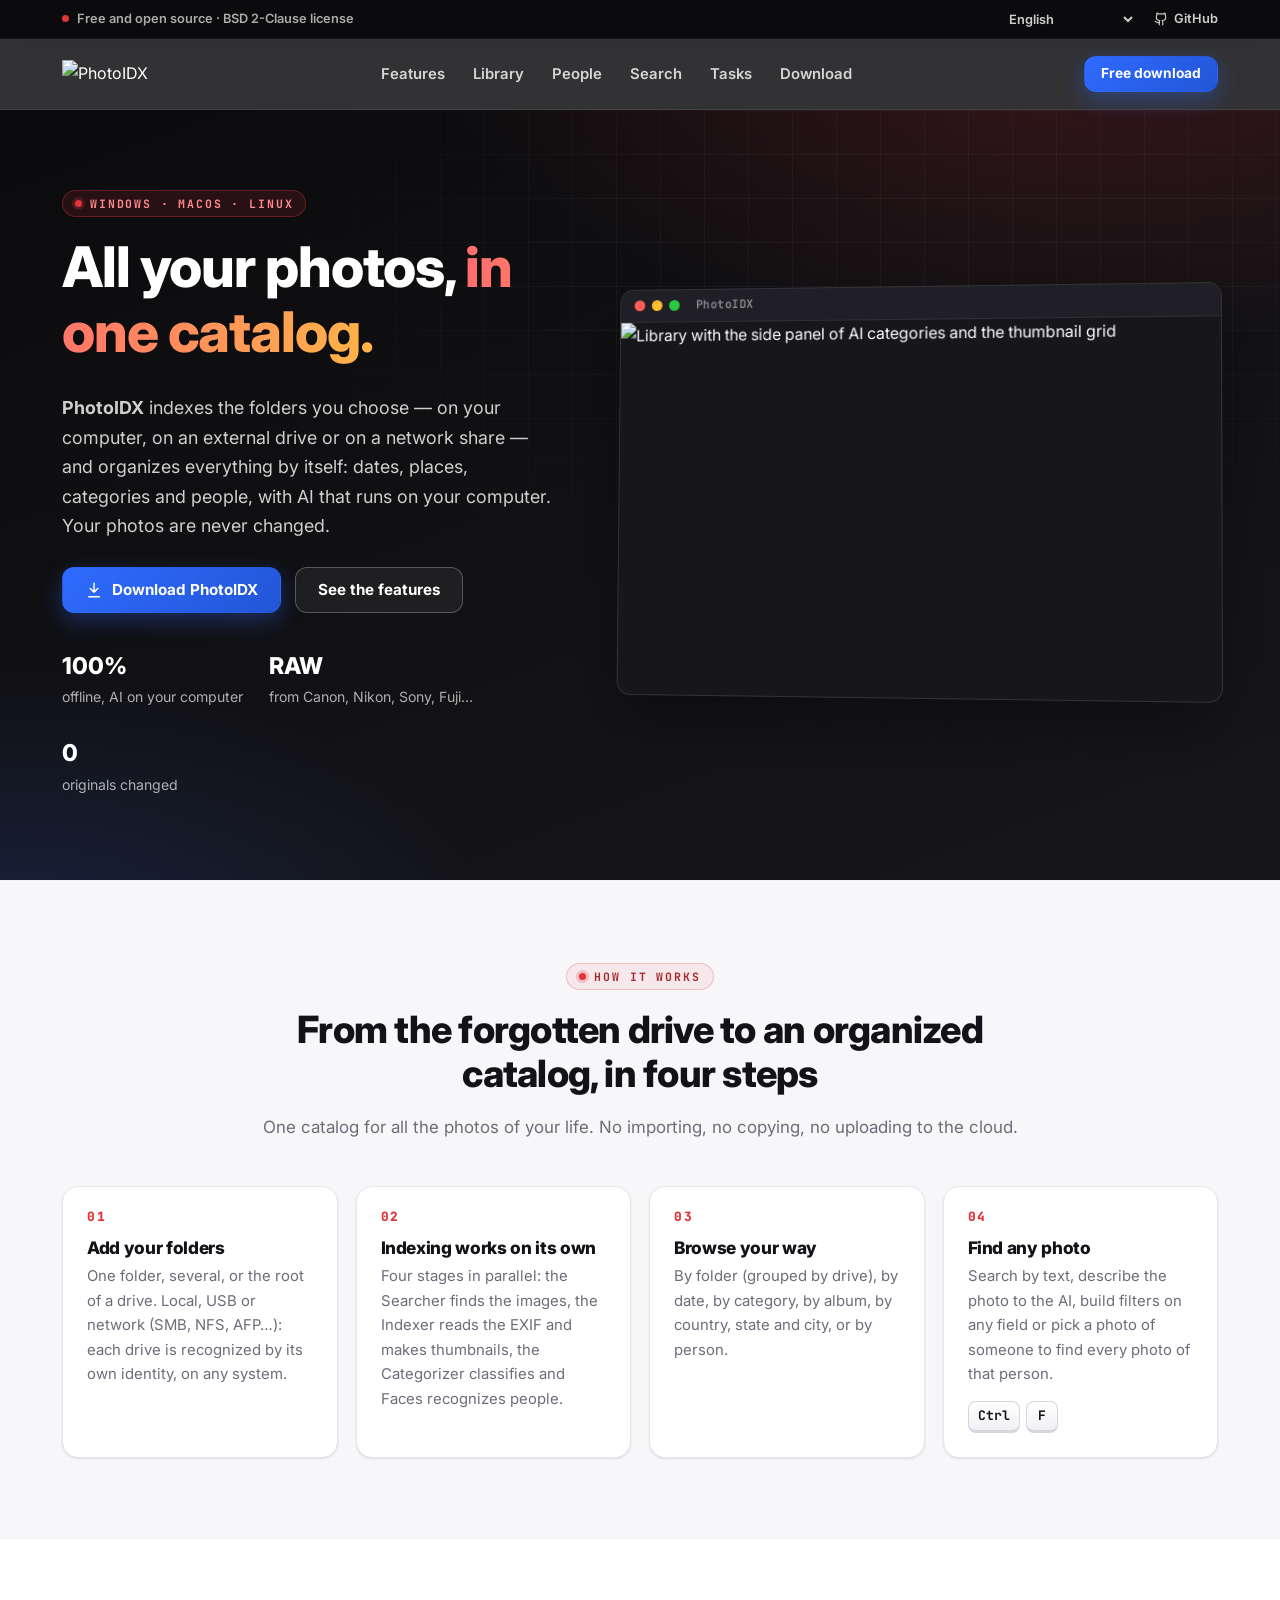
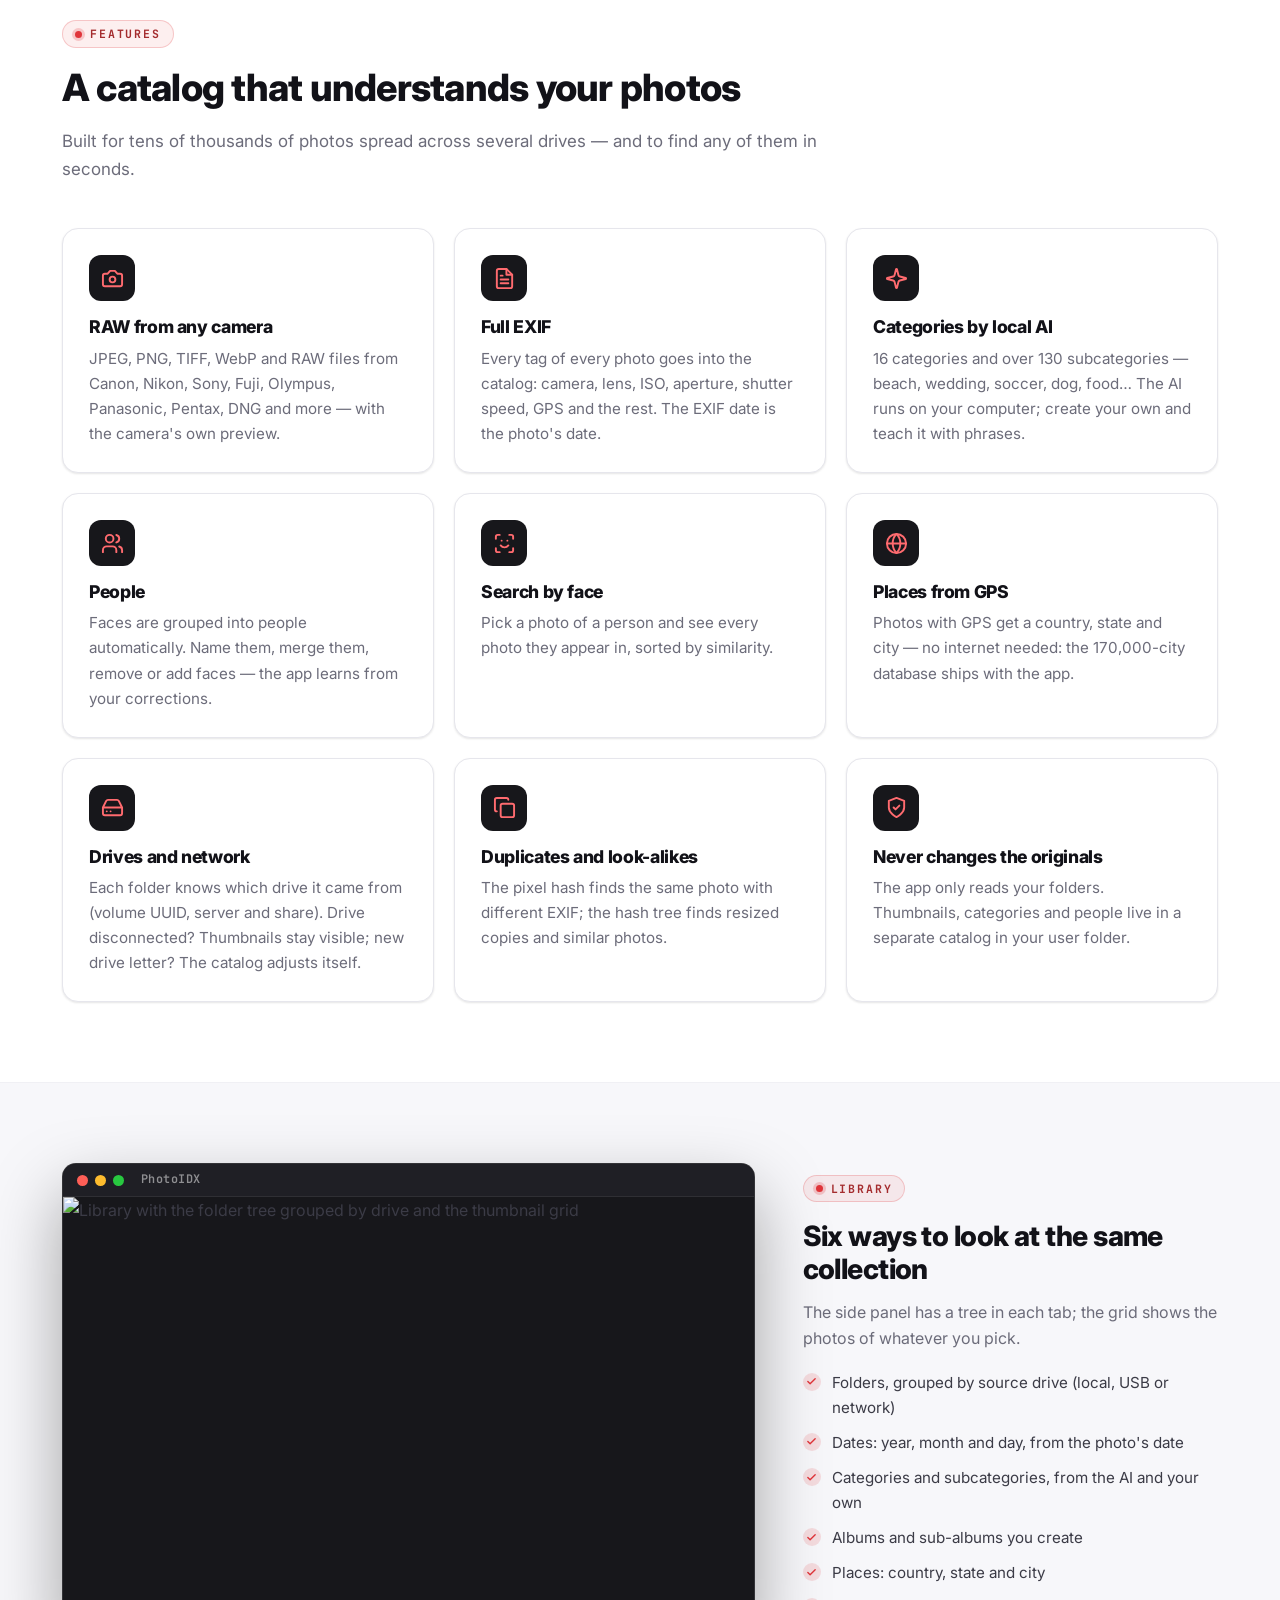
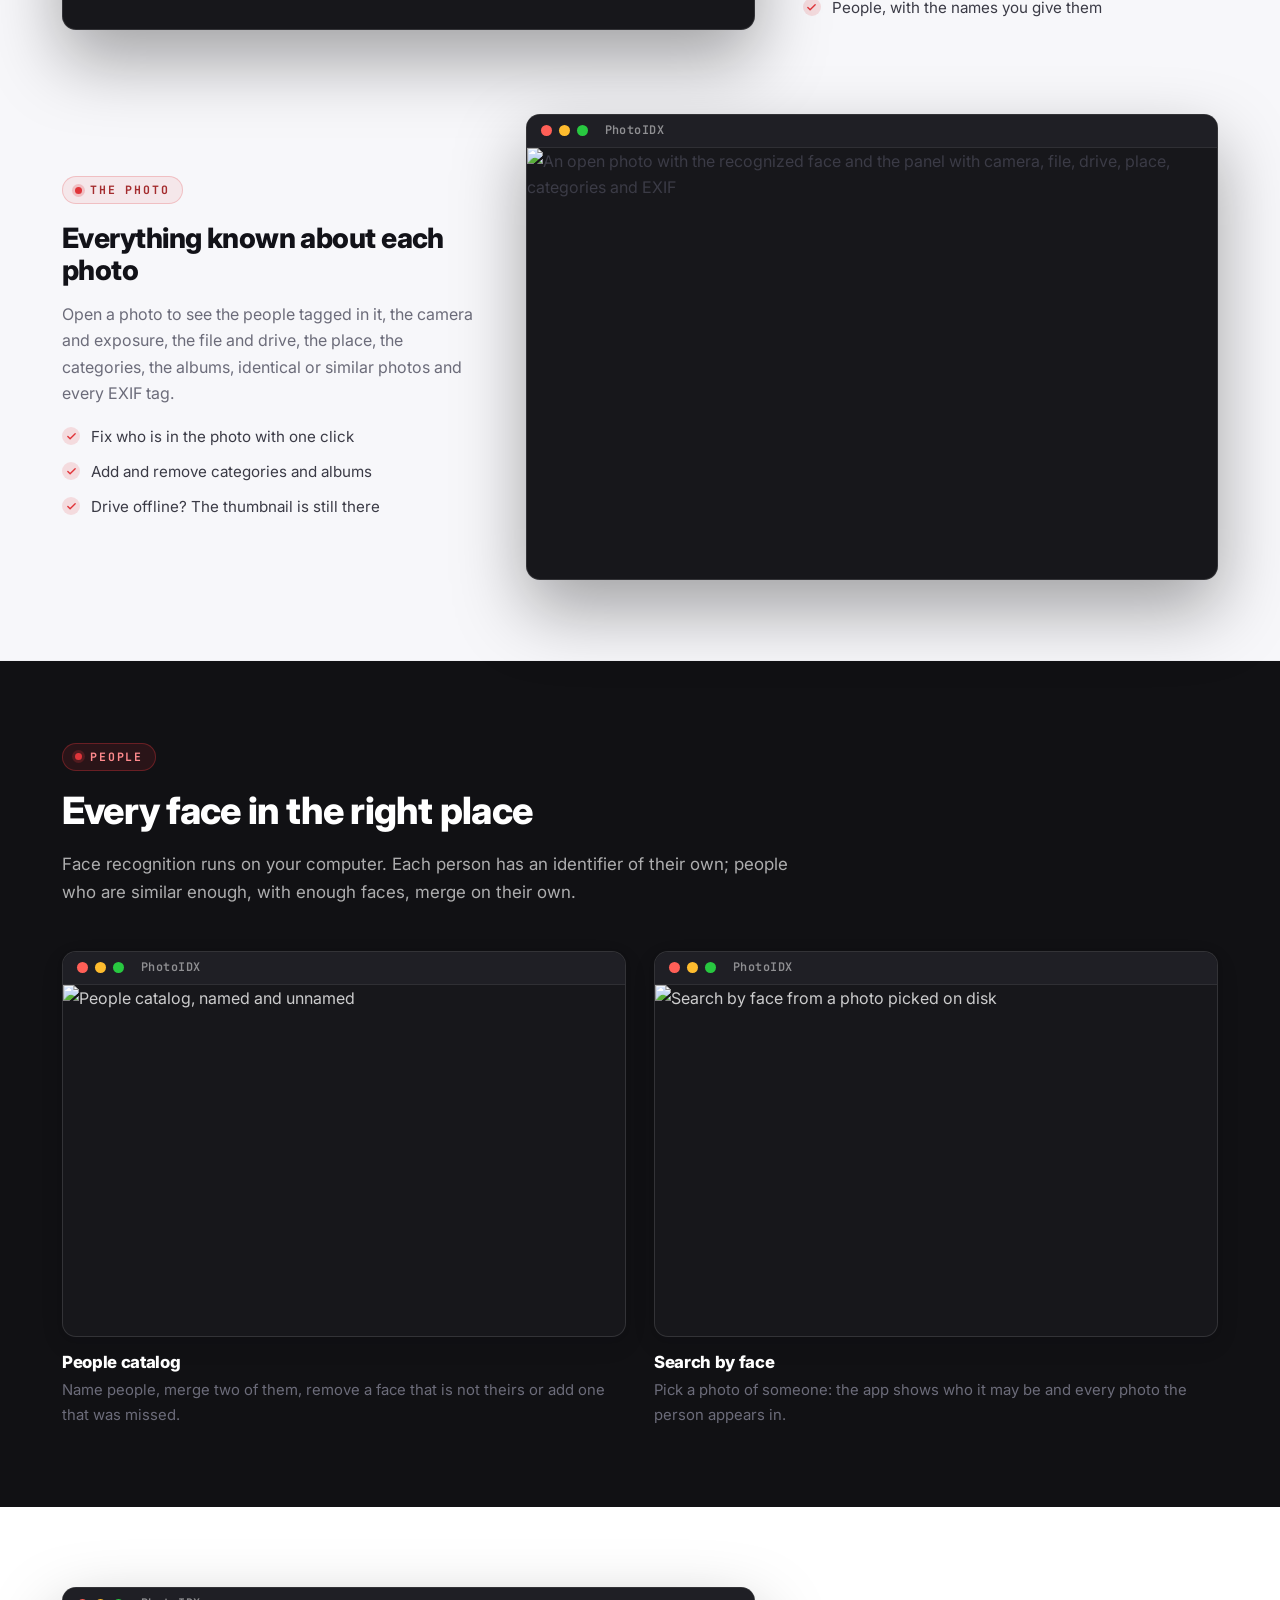
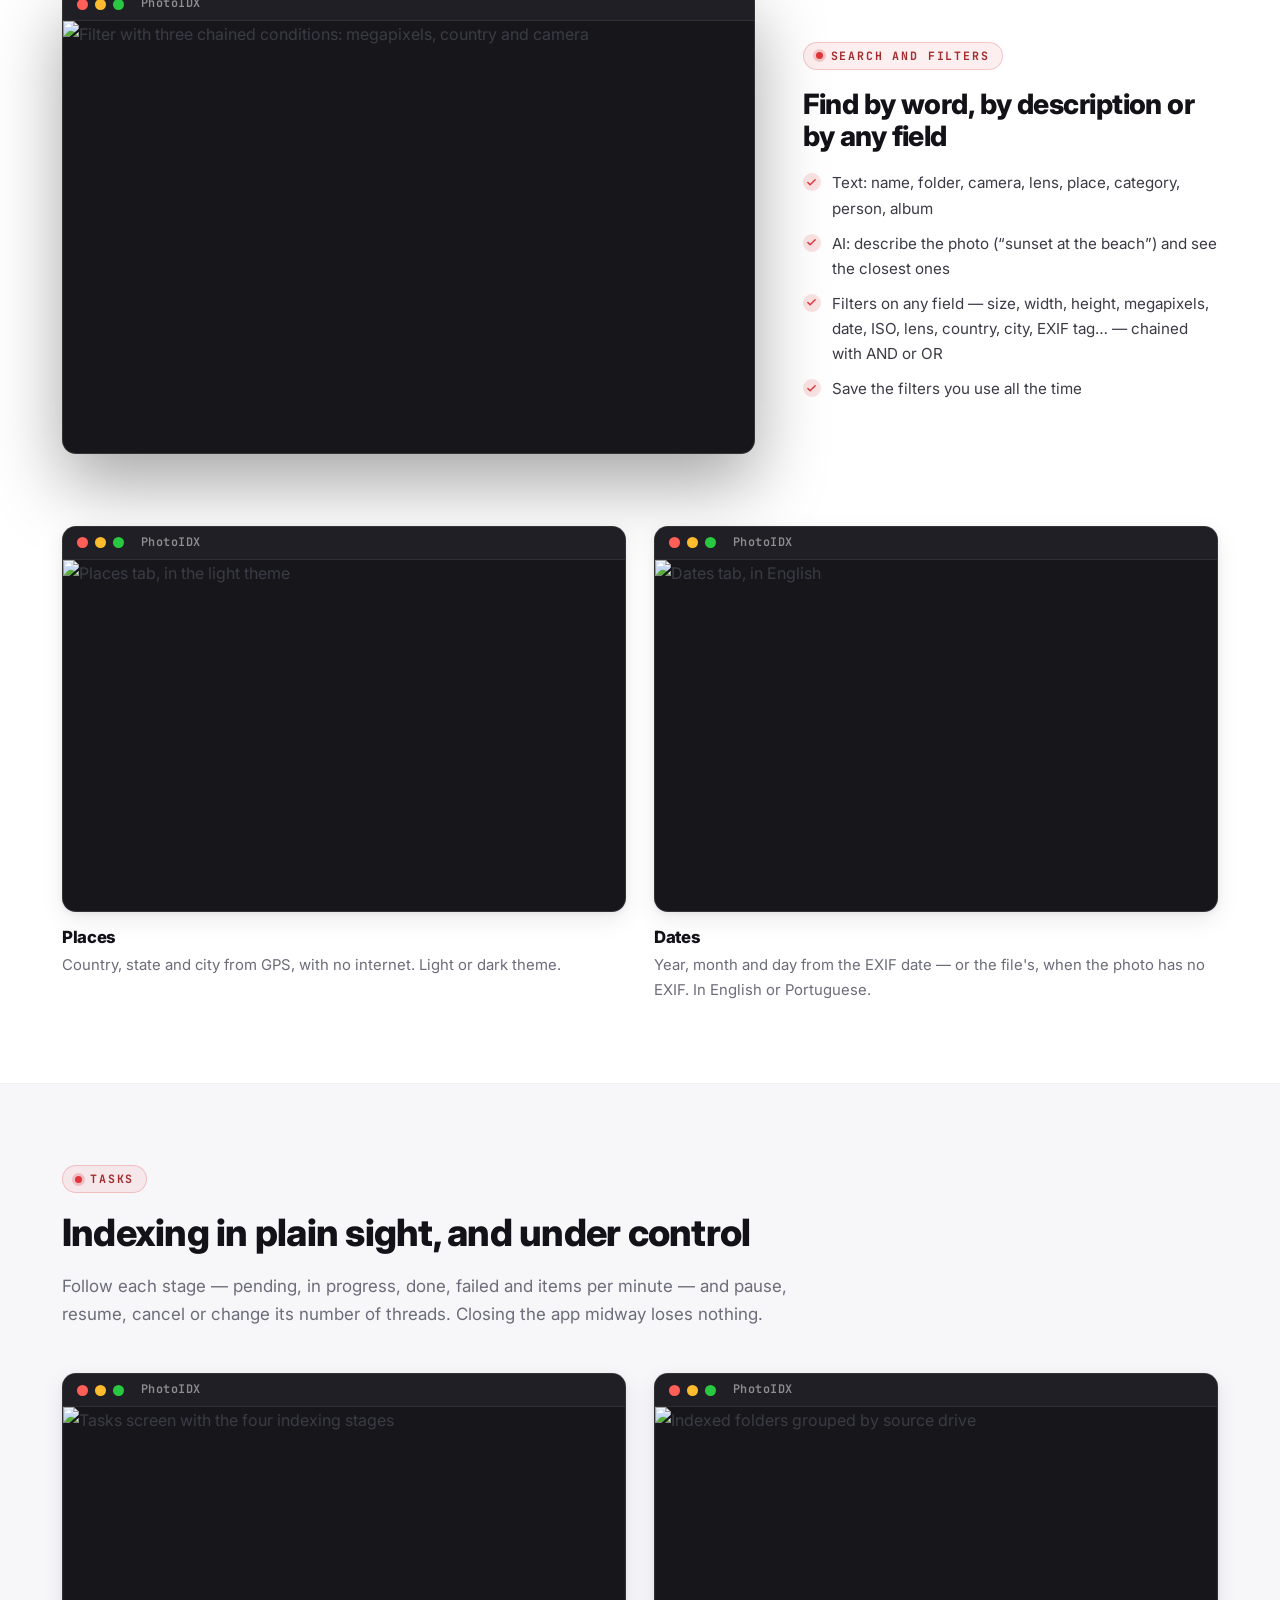
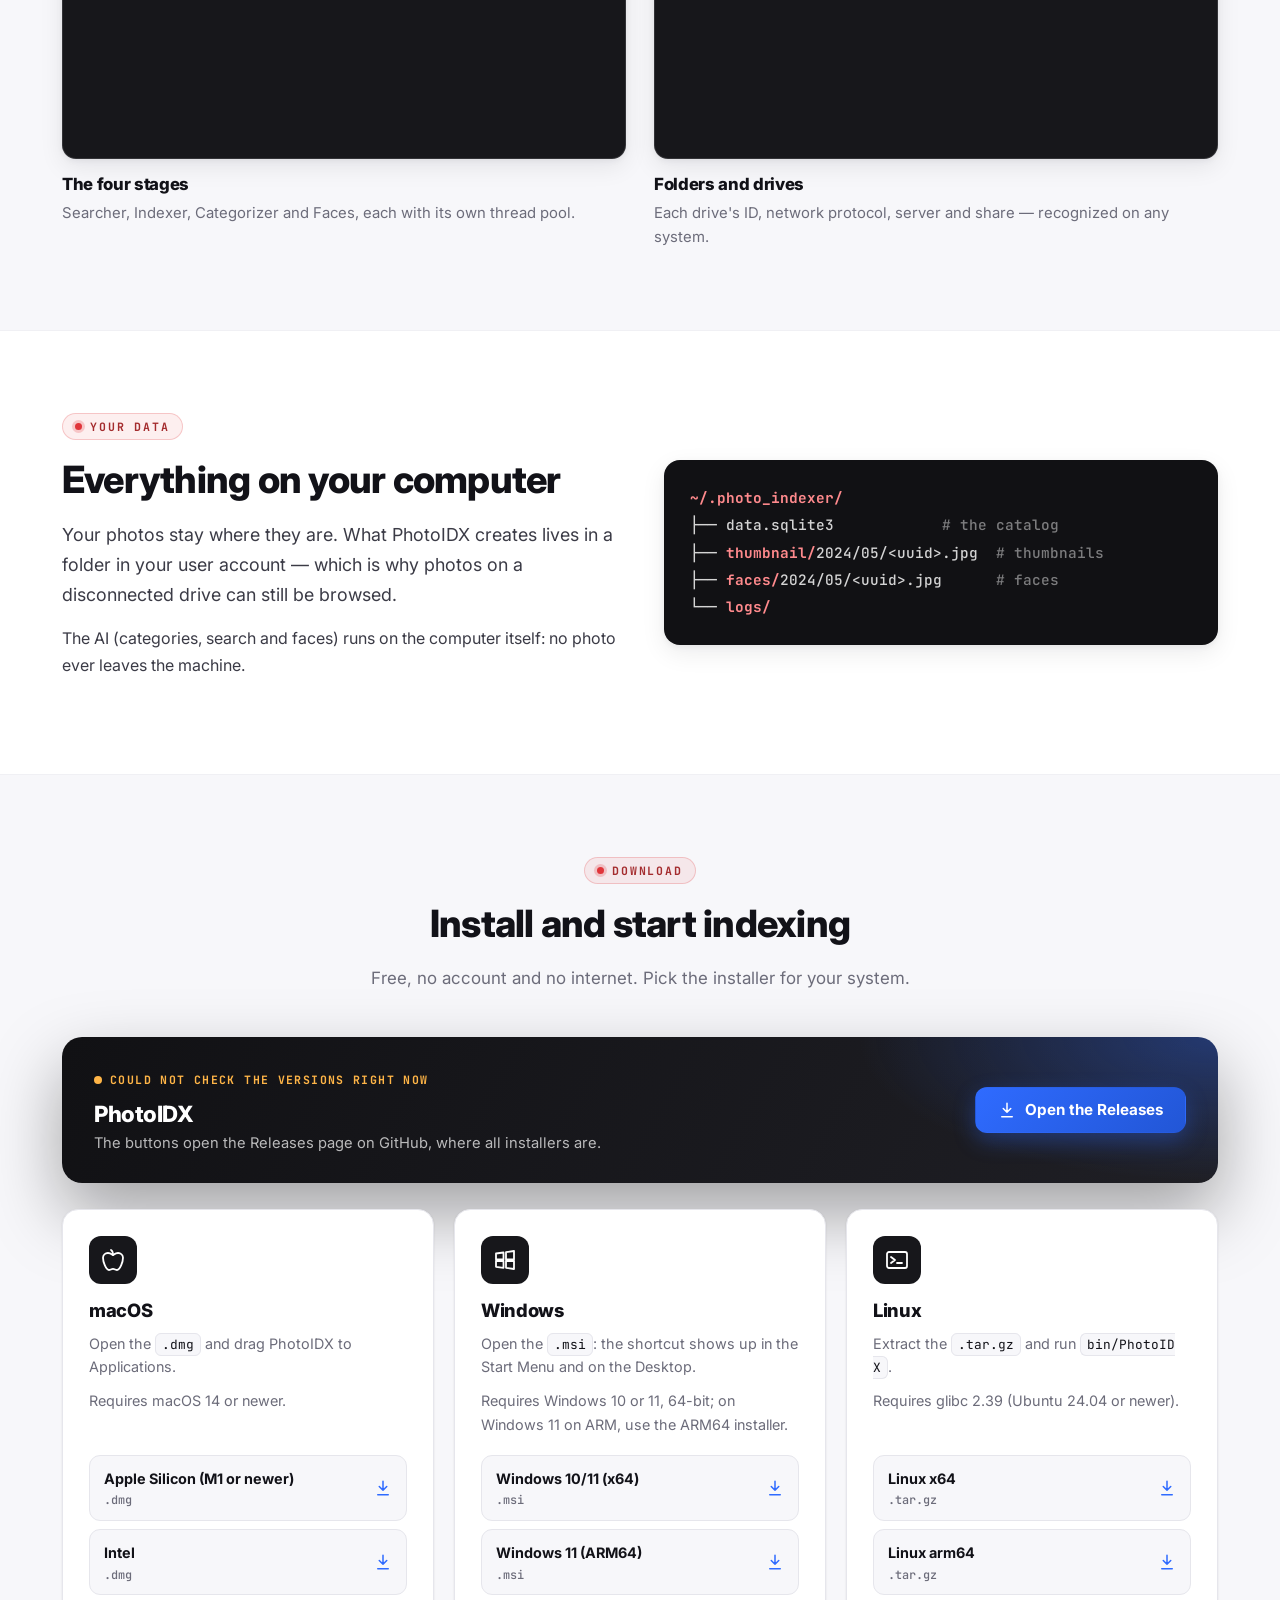
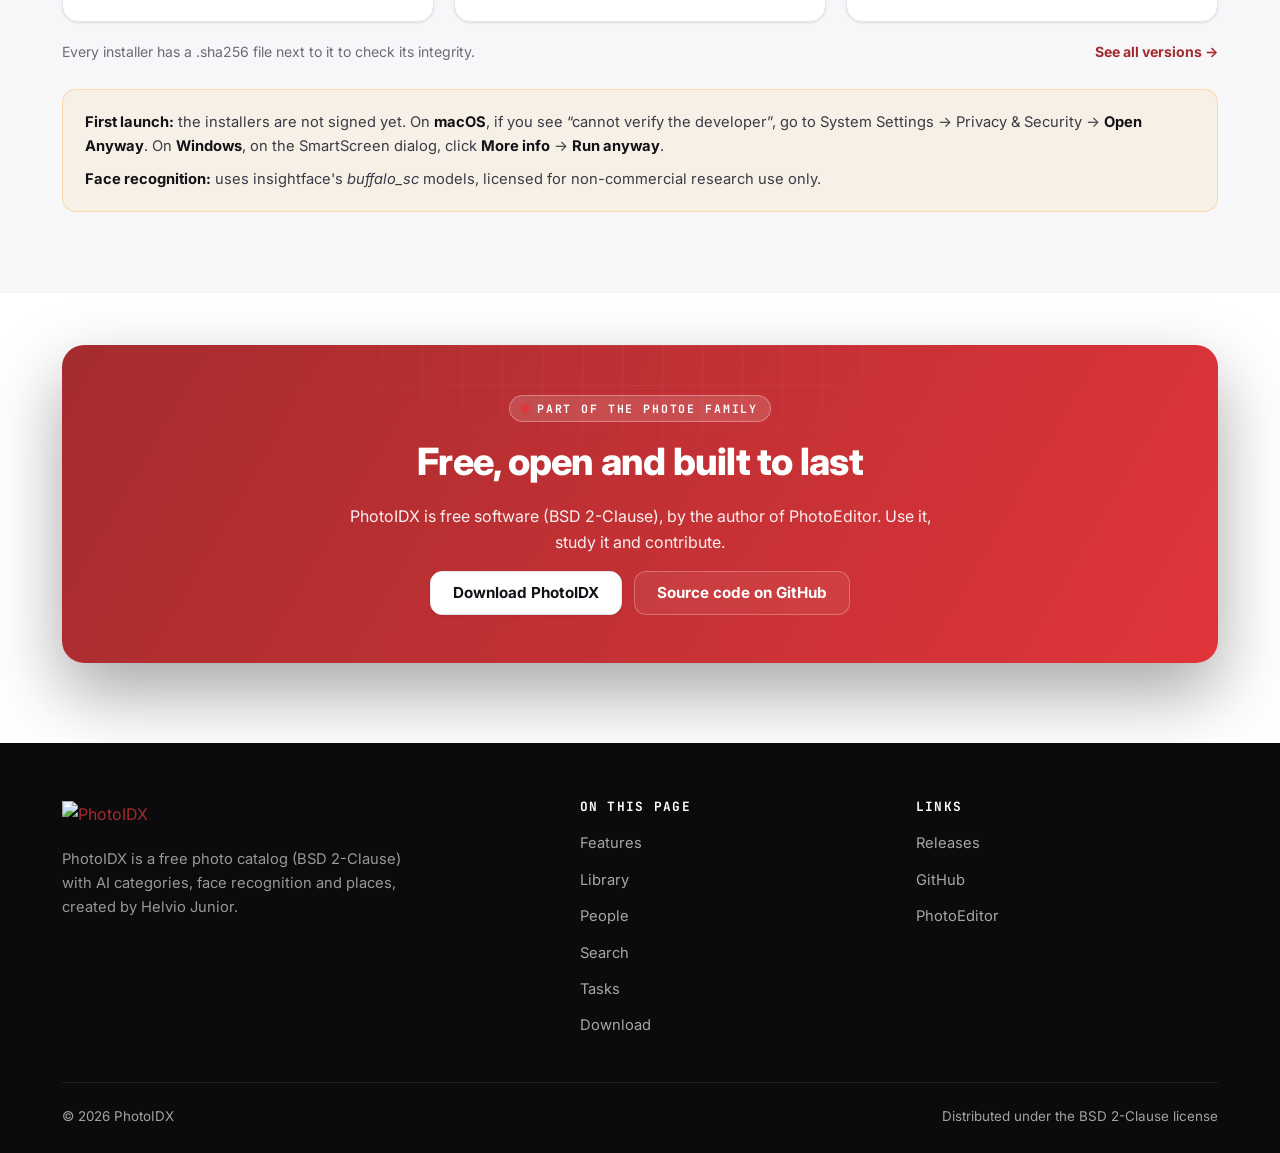
==== docs/site/index.html @ 91d5107c "PhotoIDX: catálogo de fotos com categorias por IA, faces e lugares App desktop nativo (C++20 + Qt 6/" ====
<!DOCTYPE html>
<html lang="pt-BR">
<head>
  <meta charset="UTF-8">
  <meta name="viewport" content="width=device-width, initial-scale=1">
  <title data-i18n="meta.title">PhotoIDX — todas as suas fotos num só catálogo, organizadas pela IA</title>
  <meta name="description" data-i18n-content="meta.description" content="Catálogo de fotos livre para Windows, macOS e Linux: indexa pastas locais, USB e de rede (inclusive RAW), guarda o EXIF completo, categoriza com IA local, reconhece pessoas, acha lugares pelo GPS e busca por texto, por IA ou pelo rosto. Offline, sem alterar os originais.">
  <link rel="icon" type="image/png" href="assets/favicon.png?ts=%BUILD_TS%">
  <link rel="shortcut icon" href="assets/favicon.ico?ts=%BUILD_TS%">
  <meta property="og:type" content="website">
  <meta property="og:title" content="PhotoIDX — todas as suas fotos num só catálogo">
  <meta property="og:description" content="Indexe discos locais, USB e de rede; a IA local organiza por categorias, pessoas e lugares. Livre, offline, para Windows, macOS e Linux.">
  <meta property="og:image" content="assets/screens/library.jpg?ts=%BUILD_TS%">
  <meta name="twitter:card" content="summary_large_image">
  <link rel="preconnect" href="https://fonts.googleapis.com">
  <link rel="preconnect" href="https://fonts.gstatic.com" crossorigin>
  <link href="https://fonts.googleapis.com/css2?family=Inter:wght@400;600;700;800&family=JetBrains+Mono:wght@500;700&display=swap" rel="stylesheet">
  <link rel="stylesheet" href="css/styles.css?ts=%BUILD_TS%">
</head>
<body>

  <!-- Top bar -->
  <div class="topbar">
    <div class="container">
      <div class="topbar__meta">
        <span><i class="topbar__dot" aria-hidden="true"></i><span class="hide-sm" data-i18n="top.license">Livre e de código aberto · licença BSD 2-Clause</span></span>
      </div>
      <div class="topbar__meta">
        <select data-lang-select aria-label="Idioma" data-i18n-aria="top.language">
          <option value="pt-br">Português (Brasil)</option>
          <option value="en">English</option>
        </select>
        <a href="https://github.com/helviojunior/photo-indexer" target="_blank" rel="noopener">
          <svg viewBox="0 0 24 24" stroke-linecap="round" stroke-linejoin="round"><path d="M15 22v-4a4.8 4.8 0 0 0-1-3.5c3 0 6-2 6-5.5.08-1.25-.27-2.48-1-3.5.28-1.15.28-2.35 0-3.5 0 0-1 0-3 1.5-2.64-.5-5.36-.5-8 0C6 2 5 2 5 2c-.3 1.15-.3 2.35 0 3.5A5.403 5.403 0 0 0 4 9c0 3.5 3 5.5 6 5.5-.39.49-.68 1.05-.85 1.65-.17.6-.22 1.23-.15 1.85v4"/><path d="M9 18c-4.51 2-5-2-7-2"/></svg>
          <span>GitHub</span>
        </a>
      </div>
    </div>
  </div>

  <!-- Header -->
  <header class="site-header">
    <div class="container">
      <nav class="nav" aria-label="Principal">
        <a class="brand" href="#">
          <img src="assets/logo/photoidx-dark.png?ts=%BUILD_TS%" alt="PhotoIDX">
        </a>
        <ul class="nav__menu">
          <li><a href="#recursos" data-i18n="nav.features">Recursos</a></li>
          <li><a href="#biblioteca" data-i18n="nav.library">Biblioteca</a></li>
          <li><a href="#pessoas" data-i18n="nav.people">Pessoas</a></li>
          <li><a href="#busca" data-i18n="nav.search">Busca</a></li>
          <li><a href="#tarefas" data-i18n="nav.tasks">Tarefas</a></li>
          <li><a href="#download" data-i18n="nav.download">Download</a></li>
        </ul>
        <div class="nav__cta">
          <a href="#download" class="btn btn--primary btn--sm" data-i18n="nav.cta">Baixar grátis</a>
          <button class="nav__toggle" aria-label="Abrir menu" data-i18n-aria="nav.menu" aria-expanded="false">
            <svg viewBox="0 0 24 24" fill="none" stroke-width="2" stroke-linecap="round"><path d="M4 7h16M4 12h16M4 17h16"/></svg>
          </button>
        </div>
      </nav>
    </div>
  </header>

  <main>
  <!-- Hero -->
  <section class="hero">
    <div class="container">
      <div class="hero__inner">
        <div>
          <span class="eyebrow" data-i18n="hero.eyebrow">Windows · macOS · Linux</span>
          <h1 data-i18n-html="hero.title">Todas as suas fotos, <span class="grad">num só catálogo.</span></h1>
          <p class="hero__lead" data-i18n-html="hero.lead">O <strong>PhotoIDX</strong> indexa as pastas que você escolher — no disco do computador, num HD externo ou num compartilhamento de rede — e organiza tudo sozinho: datas, lugares, categorias e pessoas, com IA que roda no seu computador. Suas fotos nunca são alteradas.</p>
          <div class="hero__actions">
            <a href="#download" class="btn btn--primary">
              <svg viewBox="0 0 24 24" stroke-linecap="round" stroke-linejoin="round"><path d="M12 3v12M7 10l5 5 5-5M5 21h14"/></svg>
              <span data-i18n="hero.download">Baixar o PhotoIDX</span>
            </a>
            <a href="#recursos" class="btn btn--ghost" data-i18n="hero.features">Conhecer os recursos</a>
          </div>
          <div class="hero__badges">
            <div><b>100%</b><span data-i18n="hero.badge.offline">offline, IA no seu computador</span></div>
            <div><b>RAW</b><span data-i18n="hero.badge.raw">de Canon, Nikon, Sony, Fuji…</span></div>
            <div><b>0</b><span data-i18n="hero.badge.originals">originais alterados</span></div>
          </div>
        </div>

        <div class="window">
          <div class="window__bar"><i></i><i></i><i></i><span>PhotoIDX</span></div>
          <img src="assets/screens/categories.jpg?ts=%BUILD_TS%" width="1440" height="900"
               alt="Biblioteca com o painel de categorias criadas pela IA e a grade de miniaturas"
               data-i18n-alt="shots.categories" data-zoom>
        </div>
      </div>
    </div>
  </section>

  <!-- Fluxo -->
  <section class="section section--alt">
    <div class="container">
      <div class="section__head section__head--center">
        <span class="eyebrow" data-i18n="flow.eyebrow">Como funciona</span>
        <h2 data-i18n="flow.title">Do disco esquecido ao catálogo organizado, em quatro passos</h2>
        <p data-i18n="flow.subtitle">Um catálogo só, para todas as fotos da sua vida. Nada de importar, copiar ou subir para a nuvem.</p>
      </div>
      <div class="flow">
        <div class="flow__step reveal">
          <h3 data-i18n="flow.s1.title">Adicione as pastas</h3>
          <p data-i18n="flow.s1.body">Uma pasta, várias ou a raiz do disco. Local, USB ou de rede (SMB, NFS, AFP…): cada disco é reconhecido pela identidade dele, em qualquer sistema.</p>
        </div>
        <div class="flow__step reveal">
          <h3 data-i18n="flow.s2.title">A indexação trabalha sozinha</h3>
          <p data-i18n="flow.s2.body">Quatro etapas em paralelo: o Searcher acha as imagens, o Indexer lê o EXIF e gera as miniaturas, o Categorizer classifica e o Faces reconhece as pessoas.</p>
        </div>
        <div class="flow__step reveal">
          <h3 data-i18n="flow.s3.title">Navegue do seu jeito</h3>
          <p data-i18n="flow.s3.body">Por pasta (agrupada por disco), por data, por categoria, por álbum, por país, estado e cidade, ou por pessoa.</p>
        </div>
        <div class="flow__step reveal">
          <h3 data-i18n="flow.s4.title">Encontre qualquer foto</h3>
          <p data-i18n="flow.s4.body">Busque por texto, descreva a foto para a IA, monte filtros por qualquer campo ou envie a foto de alguém para achar todas as fotos dessa pessoa.</p>
          <div class="keys"><kbd>Ctrl</kbd><kbd>F</kbd></div>
        </div>
      </div>
    </div>
  </section>

  <!-- Recursos -->
  <section class="section" id="recursos">
    <div class="container">
      <div class="section__head">
        <span class="eyebrow" data-i18n="features.eyebrow">Recursos</span>
        <h2 data-i18n="features.title">Um catálogo que entende as suas fotos</h2>
        <p data-i18n="features.subtitle">Feito para dezenas de milhares de fotos espalhadas por vários discos — e para achar qualquer uma em segundos.</p>
      </div>
      <div class="grid grid--3">
        <div class="card reveal">
          <span class="card__icon"><svg viewBox="0 0 24 24" stroke-linecap="round" stroke-linejoin="round"><path d="M14.5 4h-5L7 7H4a2 2 0 0 0-2 2v9a2 2 0 0 0 2 2h16a2 2 0 0 0 2-2V9a2 2 0 0 0-2-2h-3l-2.5-3z"/><circle cx="12" cy="13" r="3"/></svg></span>
          <h3 data-i18n="features.raw.title">RAW de qualquer câmera</h3>
          <p data-i18n="features.raw.body">JPEG, PNG, TIFF, WebP e os RAW de Canon, Nikon, Sony, Fuji, Olympus, Panasonic, Pentax, DNG e outros — com a prévia da própria câmera.</p>
        </div>
        <div class="card reveal">
          <span class="card__icon"><svg viewBox="0 0 24 24" stroke-linecap="round" stroke-linejoin="round"><path d="M14 2H6a2 2 0 0 0-2 2v16a2 2 0 0 0 2 2h12a2 2 0 0 0 2-2V8z"/><path d="M14 2v6h6M16 13H8M16 17H8M10 9H8"/></svg></span>
          <h3 data-i18n="features.exif.title">EXIF completo</h3>
          <p data-i18n="features.exif.body">Todas as tags de cada foto ficam no catálogo: câmera, lente, ISO, abertura, velocidade, GPS e o resto. A data do EXIF é a data da foto.</p>
        </div>
        <div class="card reveal">
          <span class="card__icon"><svg viewBox="0 0 24 24" stroke-linecap="round" stroke-linejoin="round"><path d="M9.937 15.5A2 2 0 0 0 8.5 14.063l-6.135-1.582a.5.5 0 0 1 0-.962L8.5 9.936A2 2 0 0 0 9.937 8.5l1.582-6.135a.5.5 0 0 1 .963 0L14.063 8.5A2 2 0 0 0 15.5 9.937l6.135 1.581a.5.5 0 0 1 0 .964L15.5 14.063a2 2 0 0 0-1.437 1.437l-1.582 6.135a.5.5 0 0 1-.963 0z"/></svg></span>
          <h3 data-i18n="features.ai.title">Categorias por IA local</h3>
          <p data-i18n="features.ai.body">16 categorias e mais de 130 subcategorias — praia, casamento, futebol, cachorro, comida… A IA roda no seu computador; crie as suas e ensine-a com frases.</p>
        </div>
        <div class="card reveal">
          <span class="card__icon"><svg viewBox="0 0 24 24" stroke-linecap="round" stroke-linejoin="round"><path d="M16 21v-2a4 4 0 0 0-4-4H6a4 4 0 0 0-4 4v2"/><circle cx="9" cy="7" r="4"/><path d="M22 21v-2a4 4 0 0 0-3-3.87M16 3.13a4 4 0 0 1 0 7.75"/></svg></span>
          <h3 data-i18n="features.people.title">Pessoas</h3>
          <p data-i18n="features.people.body">Os rostos são agrupados em pessoas automaticamente. Dê nomes, junte, tire ou ponha faces — o app aprende com as suas correções.</p>
        </div>
        <div class="card reveal">
          <span class="card__icon"><svg viewBox="0 0 24 24" stroke-linecap="round" stroke-linejoin="round"><path d="M3 7V5a2 2 0 0 1 2-2h2M17 3h2a2 2 0 0 1 2 2v2M21 17v2a2 2 0 0 1-2 2h-2M7 21H5a2 2 0 0 1-2-2v-2"/><path d="M8 14s1.5 2 4 2 4-2 4-2M9 9h.01M15 9h.01"/></svg></span>
          <h3 data-i18n="features.face.title">Busca pelo rosto</h3>
          <p data-i18n="features.face.body">Escolha a foto de uma pessoa e veja todas as fotos em que ela aparece, ordenadas pela semelhança.</p>
        </div>
        <div class="card reveal">
          <span class="card__icon"><svg viewBox="0 0 24 24" stroke-linecap="round" stroke-linejoin="round"><circle cx="12" cy="12" r="10"/><path d="M12 2a14.5 14.5 0 0 0 0 20 14.5 14.5 0 0 0 0-20M2 12h20"/></svg></span>
          <h3 data-i18n="features.places.title">Lugares pelo GPS</h3>
          <p data-i18n="features.places.body">Fotos com GPS ganham país, estado e cidade — sem internet: a base de 170 mil cidades vai dentro do app.</p>
        </div>
        <div class="card reveal">
          <span class="card__icon"><svg viewBox="0 0 24 24" stroke-linecap="round" stroke-linejoin="round"><path d="M22 12H2M5.45 5.11 2 12v6a2 2 0 0 0 2 2h16a2 2 0 0 0 2-2v-6l-3.45-6.89A2 2 0 0 0 16.76 4H7.24a2 2 0 0 0-1.79 1.11zM6 16h.01M10 16h.01"/></svg></span>
          <h3 data-i18n="features.disks.title">Discos e rede</h3>
          <p data-i18n="features.disks.body">Cada pasta sabe de que disco veio (UUID do volume, servidor e compartilhamento). HD desconectado? As miniaturas continuam visíveis; mudou de letra? O catálogo se ajusta.</p>
        </div>
        <div class="card reveal">
          <span class="card__icon"><svg viewBox="0 0 24 24" stroke-linecap="round" stroke-linejoin="round"><rect x="8" y="8" width="14" height="14" rx="2"/><path d="M4 16c-1.1 0-2-.9-2-2V4c0-1.1.9-2 2-2h10c1.1 0 2 .9 2 2"/></svg></span>
          <h3 data-i18n="features.dupes.title">Duplicatas e parecidas</h3>
          <p data-i18n="features.dupes.body">O hash dos pixels acha a mesma foto com outro EXIF; a árvore de hashes acha as cópias redimensionadas e as fotos parecidas.</p>
        </div>
        <div class="card reveal">
          <span class="card__icon"><svg viewBox="0 0 24 24" stroke-linecap="round" stroke-linejoin="round"><path d="M12 22s8-4 8-10V5l-8-3-8 3v7c0 6 8 10 8 10Z"/><path d="m9 12 2 2 4-4"/></svg></span>
          <h3 data-i18n="features.safe.title">Nunca altera os originais</h3>
          <p data-i18n="features.safe.body">O app só lê as suas pastas. Miniaturas, categorias e pessoas ficam num catálogo à parte, no seu usuário.</p>
        </div>
      </div>
    </div>
  </section>

  <!-- Biblioteca -->
  <section class="section section--alt" id="biblioteca">
    <div class="container">
      <div class="showcase">
        <div class="showcase__media reveal">
          <div class="window">
            <div class="window__bar"><i></i><i></i><i></i><span>PhotoIDX</span></div>
            <img src="assets/screens/library.jpg?ts=%BUILD_TS%" width="1440" height="900" loading="lazy"
                 alt="Biblioteca com a árvore de pastas agrupada por disco e a grade de miniaturas"
                 data-i18n-alt="shots.library" data-zoom>
          </div>
        </div>
        <div class="showcase__text reveal">
          <span class="eyebrow" data-i18n="library.eyebrow">Biblioteca</span>
          <h3 data-i18n="library.title">Seis jeitos de olhar para o mesmo acervo</h3>
          <p data-i18n="library.body">O painel lateral tem uma árvore em cada aba; a grade mostra as fotos do que você escolher.</p>
          <ul class="checks">
            <li data-i18n="library.c1">Pastas, separadas pelo disco de origem (local, USB ou rede)</li>
            <li data-i18n="library.c2">Datas: ano, mês e dia, pela data da foto</li>
            <li data-i18n="library.c3">Categorias e subcategorias, da IA e as suas</li>
            <li data-i18n="library.c4">Álbuns e sub-álbuns criados por você</li>
            <li data-i18n="library.c5">Lugares: país, estado e cidade</li>
            <li data-i18n="library.c6">Pessoas, com o nome que você der</li>
          </ul>
        </div>
      </div>

      <div class="showcase showcase--rev">
        <div class="showcase__media reveal">
          <div class="window">
            <div class="window__bar"><i></i><i></i><i></i><span>PhotoIDX</span></div>
            <img src="assets/screens/viewer.jpg?ts=%BUILD_TS%" width="1440" height="900" loading="lazy"
                 alt="Foto aberta com o rosto identificado e o painel com dados da câmera, arquivo, disco, lugar, categorias e EXIF"
                 data-i18n-alt="shots.viewer" data-zoom>
          </div>
        </div>
        <div class="showcase__text reveal">
          <span class="eyebrow" data-i18n="viewer.eyebrow">A foto</span>
          <h3 data-i18n="viewer.title">Tudo o que se sabe de cada foto</h3>
          <p data-i18n="viewer.body">Abra uma foto e veja as pessoas marcadas, a câmera e a exposição, o arquivo e o disco, o lugar, as categorias, os álbuns, as fotos iguais ou parecidas e cada tag do EXIF.</p>
          <ul class="checks">
            <li data-i18n="viewer.c1">Corrija quem está na foto com um clique</li>
            <li data-i18n="viewer.c2">Ponha e tire categorias e álbuns</li>
            <li data-i18n="viewer.c3">Disco offline? A miniatura continua aí</li>
          </ul>
        </div>
      </div>
    </div>
  </section>

  <!-- Pessoas -->
  <section class="section section--dark" id="pessoas">
    <div class="container">
      <div class="section__head">
        <span class="eyebrow" data-i18n="people.eyebrow">Pessoas</span>
        <h2 data-i18n="people.title">Cada rosto, no lugar certo</h2>
        <p data-i18n="people.subtitle">O reconhecimento facial roda no seu computador. Cada pessoa tem um identificador próprio; as parecidas o bastante, e com faces suficientes, se juntam sozinhas.</p>
      </div>
      <div class="gallery">
        <figure class="reveal">
          <div class="window">
            <div class="window__bar"><i></i><i></i><i></i><span>PhotoIDX</span></div>
            <img src="assets/screens/people.jpg?ts=%BUILD_TS%" width="1440" height="900" loading="lazy"
                 alt="Catálogo de pessoas, com e sem nome" data-i18n-alt="shots.people" data-zoom>
          </div>
          <h4 data-i18n="people.g1.title">Catálogo de pessoas</h4>
          <p data-i18n="people.g1.body">Dê nome, junte duas pessoas, tire uma face que não é dela ou ponha uma que faltou.</p>
        </figure>
        <figure class="reveal">
          <div class="window">
            <div class="window__bar"><i></i><i></i><i></i><span>PhotoIDX</span></div>
            <img src="assets/screens/face-search.jpg?ts=%BUILD_TS%" width="1440" height="900" loading="lazy"
                 alt="Busca pelo rosto a partir de uma foto escolhida no disco" data-i18n-alt="shots.faceSearch" data-zoom>
          </div>
          <h4 data-i18n="people.g2.title">Busca pelo rosto</h4>
          <p data-i18n="people.g2.body">Envie a foto de alguém: o app mostra quem pode ser e todas as fotos em que a pessoa aparece.</p>
        </figure>
      </div>
    </div>
  </section>

  <!-- Busca -->
  <section class="section" id="busca">
    <div class="container">
      <div class="showcase">
        <div class="showcase__media reveal">
          <div class="window">
            <div class="window__bar"><i></i><i></i><i></i><span>PhotoIDX</span></div>
            <img src="assets/screens/filters.jpg?ts=%BUILD_TS%" width="1440" height="900" loading="lazy"
                 alt="Filtro com três condições encadeadas: megapixels, país e câmera"
                 data-i18n-alt="shots.filters" data-zoom>
          </div>
        </div>
        <div class="showcase__text reveal">
          <span class="eyebrow" data-i18n="search.eyebrow">Busca e filtros</span>
          <h3 data-i18n="search.title">Ache pela palavra, pela descrição ou por qualquer campo</h3>
          <ul class="checks">
            <li data-i18n="search.c1">Texto: nome, pasta, câmera, lente, lugar, categoria, pessoa, álbum</li>
            <li data-i18n="search.c2">IA: descreva a foto (“pôr do sol na praia”) e veja as mais parecidas</li>
            <li data-i18n="search.c3">Filtros por qualquer campo — tamanho, largura, altura, megapixels, data, ISO, lente, país, cidade, tag EXIF… — encadeados com E ou OU</li>
            <li data-i18n="search.c4">Salve os filtros que você usa sempre</li>
          </ul>
        </div>
      </div>
      <div class="gallery" style="margin-top:72px">
        <figure class="reveal">
          <div class="window">
            <div class="window__bar"><i></i><i></i><i></i><span>PhotoIDX</span></div>
            <img src="assets/screens/places.jpg?ts=%BUILD_TS%" width="1440" height="900" loading="lazy"
                 alt="Aba Lugares, no tema claro" data-i18n-alt="shots.places" data-zoom>
          </div>
          <h4 data-i18n="search.g1.title">Lugares</h4>
          <p data-i18n="search.g1.body">País, estado e cidade a partir do GPS, sem internet. Tema claro ou escuro.</p>
        </figure>
        <figure class="reveal">
          <div class="window">
            <div class="window__bar"><i></i><i></i><i></i><span>PhotoIDX</span></div>
            <img src="assets/screens/dates-en.jpg?ts=%BUILD_TS%" width="1440" height="900" loading="lazy"
                 alt="Aba Datas, em inglês" data-i18n-alt="shots.dates" data-zoom>
          </div>
          <h4 data-i18n="search.g2.title">Datas</h4>
          <p data-i18n="search.g2.body">Ano, mês e dia pela data do EXIF — ou do arquivo, quando a foto não tem EXIF. Em português ou inglês.</p>
        </figure>
      </div>
    </div>
  </section>

  <!-- Tarefas -->
  <section class="section section--alt" id="tarefas">
    <div class="container">
      <div class="section__head">
        <span class="eyebrow" data-i18n="tasks.eyebrow">Tarefas</span>
        <h2 data-i18n="tasks.title">A indexação à vista, e sob controle</h2>
        <p data-i18n="tasks.subtitle">Acompanhe cada etapa — pendentes, em andamento, concluídas, falhas e itens por minuto — e pause, retome, cancele ou mude o número de threads. Fechar o app no meio não perde nada.</p>
      </div>
      <div class="gallery">
        <figure class="reveal">
          <div class="window">
            <div class="window__bar"><i></i><i></i><i></i><span>PhotoIDX</span></div>
            <img src="assets/screens/tasks.jpg?ts=%BUILD_TS%" width="1440" height="900" loading="lazy"
                 alt="Tela de tarefas com as quatro etapas da indexação" data-i18n-alt="shots.tasks" data-zoom>
          </div>
          <h4 data-i18n="tasks.g1.title">As quatro etapas</h4>
          <p data-i18n="tasks.g1.body">Searcher, Indexer, Categorizer e Faces, cada uma com o seu pool de threads.</p>
        </figure>
        <figure class="reveal">
          <div class="window">
            <div class="window__bar"><i></i><i></i><i></i><span>PhotoIDX</span></div>
            <img src="assets/screens/folders.jpg?ts=%BUILD_TS%" width="1440" height="900" loading="lazy"
                 alt="Pastas indexadas agrupadas pelo disco de origem" data-i18n-alt="shots.folders" data-zoom>
          </div>
          <h4 data-i18n="tasks.g2.title">Pastas e discos</h4>
          <p data-i18n="tasks.g2.body">O ID de cada disco, o protocolo de rede, o servidor e o compartilhamento — reconhecidos em qualquer sistema.</p>
        </figure>
      </div>
    </div>
  </section>

  <!-- Seus dados -->
  <section class="section">
    <div class="container">
      <div class="split">
        <div class="reveal">
          <span class="eyebrow" data-i18n="data.eyebrow">Seus dados</span>
          <h2 data-i18n="data.title">Tudo no seu computador</h2>
          <p class="lead" data-i18n="data.body">As fotos ficam onde estão. O que o PhotoIDX gera fica numa pasta do seu usuário — e é por isso que as fotos de um disco desconectado continuam navegáveis.</p>
          <p data-i18n="data.body2">A IA (categorias, busca e rostos) roda no próprio computador: nenhuma foto sai da máquina.</p>
        </div>
        <pre class="tree reveal"><span class="dir">~/.photo_indexer/</span>
├── data.sqlite3            <span class="cm" data-i18n="data.tree.db"># o catálogo</span>
├── <span class="dir">thumbnail/</span>2024/05/&lt;uuid&gt;.jpg  <span class="cm" data-i18n="data.tree.thumb"># miniaturas</span>
├── <span class="dir">faces/</span>2024/05/&lt;uuid&gt;.jpg      <span class="cm" data-i18n="data.tree.faces"># rostos</span>
└── <span class="dir">logs/</span></pre>
      </div>
    </div>
  </section>

  <!-- Download -->
  <section class="section section--alt" id="download">
    <div class="container">
      <div class="section__head section__head--center">
        <span class="eyebrow" data-i18n="dl.eyebrow">Download</span>
        <h2 data-i18n="dl.title">Instale e comece a indexar</h2>
        <p data-i18n="dl.subtitle">Gratuito, sem conta e sem internet. Escolha o instalador do seu sistema.</p>
      </div>

      <div class="dl-hero reveal" data-dl-hero>
        <div>
          <span class="dl-hero__status" data-dl-status data-i18n="dl.loading">Consultando a versão mais recente…</span>
          <h3 data-dl-hero-title>PhotoIDX</h3>
          <p data-dl-hero-meta></p>
        </div>
        <div class="dl-hero__actions">
          <a class="btn btn--primary" href="https://github.com/helviojunior/photo-indexer/releases/latest" target="_blank" rel="noopener" data-dl-hero-btn>
            <svg viewBox="0 0 24 24" stroke-linecap="round" stroke-linejoin="round"><path d="M12 3v12M7 10l5 5 5-5M5 21h14"/></svg>
            <span data-dl-hero-label data-i18n="dl.openReleases">Abrir as Releases</span>
          </a>
        </div>
      </div>

      <div class="downloads">
        <div class="dl reveal" data-dl-os="macos">
          <span class="dl__ic"><svg viewBox="0 0 24 24" stroke-linecap="round" stroke-linejoin="round"><path d="M12 20.94c1.5 0 2.75 1.06 4 1.06 3 0 6-8 6-12.22A4.91 4.91 0 0 0 17 5c-2.22 0-4 1.44-5 2-1-.56-2.78-2-5-2a4.9 4.9 0 0 0-5 4.78C2 14 5 22 8 22c1.25 0 2.5-1.06 4-1.06Z"/><path d="M10 2c1 .5 2 2 2 5"/></svg></span>
          <h3>macOS</h3>
          <p data-i18n-html="dl.mac">Abra o <code>.dmg</code> e arraste o PhotoIDX para Aplicativos.</p>
          <p data-i18n="dl.macReq">Requer macOS 14 ou mais novo.</p>
          <div class="dl__assets">
            <a class="dl__asset" data-asset="macos-arm64" href="https://github.com/helviojunior/photo-indexer/releases/latest" target="_blank" rel="noopener">
              <span><b data-i18n="dl.macArm">Apple Silicon (M1 ou mais novo)</b><small data-asset-meta>.dmg</small></span>
              <svg viewBox="0 0 24 24" stroke-linecap="round" stroke-linejoin="round"><path d="M12 3v12M7 10l5 5 5-5M5 21h14"/></svg>
            </a>
            <a class="dl__asset" data-asset="macos-x64" href="https://github.com/helviojunior/photo-indexer/releases/latest" target="_blank" rel="noopener">
              <span><b>Intel</b><small data-asset-meta>.dmg</small></span>
              <svg viewBox="0 0 24 24" stroke-linecap="round" stroke-linejoin="round"><path d="M12 3v12M7 10l5 5 5-5M5 21h14"/></svg>
            </a>
          </div>
        </div>
        <div class="dl reveal" data-dl-os="windows">
          <span class="dl__ic"><svg viewBox="0 0 24 24" stroke-linecap="round" stroke-linejoin="round"><path d="M3 5.5 10.5 4.5v7H3zM13 4.2 21 3v8.5h-8zM3 13h7.5v6.8L3 18.8zM13 13h8v8l-8-1.2z"/></svg></span>
          <h3>Windows</h3>
          <p data-i18n-html="dl.win">Abra o <code>.msi</code>: o atalho aparece no Menu Iniciar e na Área de Trabalho.</p>
          <p data-i18n="dl.winReq">Requer Windows 10 ou 11, 64 bits; no Windows 11 em ARM, use o instalador ARM64.</p>
          <div class="dl__assets">
            <a class="dl__asset" data-asset="windows-x64" href="https://github.com/helviojunior/photo-indexer/releases/latest" target="_blank" rel="noopener">
              <span><b>Windows 10/11 (x64)</b><small data-asset-meta>.msi</small></span>
              <svg viewBox="0 0 24 24" stroke-linecap="round" stroke-linejoin="round"><path d="M12 3v12M7 10l5 5 5-5M5 21h14"/></svg>
            </a>
            <a class="dl__asset" data-asset="windows-arm64" href="https://github.com/helviojunior/photo-indexer/releases/latest" target="_blank" rel="noopener">
              <span><b>Windows 11 (ARM64)</b><small data-asset-meta>.msi</small></span>
              <svg viewBox="0 0 24 24" stroke-linecap="round" stroke-linejoin="round"><path d="M12 3v12M7 10l5 5 5-5M5 21h14"/></svg>
            </a>
          </div>
        </div>
        <div class="dl reveal" data-dl-os="linux">
          <span class="dl__ic"><svg viewBox="0 0 24 24" stroke-linecap="round" stroke-linejoin="round"><rect x="2" y="4" width="20" height="16" rx="2"/><path d="m6 9 4 3-4 3M12 15h5"/></svg></span>
          <h3>Linux</h3>
          <p data-i18n-html="dl.linux">Descompacte o <code>.tar.gz</code> e rode <code>bin/PhotoIDX</code>.</p>
          <p data-i18n="dl.linuxReq">Requer glibc 2.39 (Ubuntu 24.04 ou mais novo).</p>
          <div class="dl__assets">
            <a class="dl__asset" data-asset="linux-x64" href="https://github.com/helviojunior/photo-indexer/releases/latest" target="_blank" rel="noopener">
              <span><b>Linux x64</b><small data-asset-meta>.tar.gz</small></span>
              <svg viewBox="0 0 24 24" stroke-linecap="round" stroke-linejoin="round"><path d="M12 3v12M7 10l5 5 5-5M5 21h14"/></svg>
            </a>
            <a class="dl__asset" data-asset="linux-arm64" href="https://github.com/helviojunior/photo-indexer/releases/latest" target="_blank" rel="noopener">
              <span><b>Linux arm64</b><small data-asset-meta>.tar.gz</small></span>
              <svg viewBox="0 0 24 24" stroke-linecap="round" stroke-linejoin="round"><path d="M12 3v12M7 10l5 5 5-5M5 21h14"/></svg>
            </a>
          </div>
        </div>
      </div>
      <p class="dl-foot reveal">
        <span data-i18n="dl.checksum">Cada instalador tem um arquivo .sha256 ao lado para conferir a integridade.</span>
        <a href="https://github.com/helviojunior/photo-indexer/releases" target="_blank" rel="noopener" data-i18n="dl.allReleases">Ver todas as versões →</a>
      </p>
      <div class="note reveal">
        <p data-i18n-html="dl.note1"><b>Primeira abertura:</b> os instaladores ainda não são assinados. No <b>macOS</b>, se aparecer “não foi possível verificar o desenvolvedor”, vá em Ajustes do Sistema → Privacidade e Segurança → <b>Abrir Mesmo Assim</b>. No <b>Windows</b>, na tela do SmartScreen, clique em <b>Mais informações</b> → <b>Executar assim mesmo</b>.</p>
        <p data-i18n-html="dl.note2"><b>Reconhecimento facial:</b> usa os modelos <i>buffalo_sc</i> do insightface, licenciados só para pesquisa não comercial.</p>
      </div>
    </div>
  </section>

  <!-- CTA -->
  <section class="section--tight" style="padding-bottom:80px">
    <div class="container">
      <div class="cta-band reveal">
        <span class="eyebrow" style="color:#fff;background:rgba(255,255,255,.14);border-color:rgba(255,255,255,.3)" data-i18n="cta.eyebrow">Da família PhotoE</span>
        <h2 data-i18n="cta.title">Livre, aberto e feito para durar</h2>
        <p data-i18n="cta.body">O PhotoIDX é software livre (BSD 2-Clause), do mesmo autor do PhotoEditor. Use, estude e contribua.</p>
        <div class="actions">
          <a href="#download" class="btn btn--light" data-i18n="cta.download">Baixar o PhotoIDX</a>
          <a href="https://github.com/helviojunior/photo-indexer" target="_blank" rel="noopener" class="btn btn--ghost" data-i18n="cta.source">Código-fonte no GitHub</a>
        </div>
      </div>
    </div>
  </section>
  </main>

  <!-- Footer -->
  <footer class="site-footer">
    <div class="container">
      <div class="footer-grid">
        <div class="footer-brand">
          <a href="#"><img src="assets/logo/photoidx-dark.png?ts=%BUILD_TS%" alt="PhotoIDX"></a>
          <p data-i18n="footer.about">PhotoIDX é um catálogo de fotos livre (BSD 2-Clause), com categorias por IA, reconhecimento facial e lugares, criado por Helvio Junior.</p>
        </div>
        <div class="footer-col">
          <h5 data-i18n="footer.pages">Nesta página</h5>
          <ul>
            <li><a href="#recursos" data-i18n="nav.features">Recursos</a></li>
            <li><a href="#biblioteca" data-i18n="nav.library">Biblioteca</a></li>
            <li><a href="#pessoas" data-i18n="nav.people">Pessoas</a></li>
            <li><a href="#busca" data-i18n="nav.search">Busca</a></li>
            <li><a href="#tarefas" data-i18n="nav.tasks">Tarefas</a></li>
            <li><a href="#download" data-i18n="nav.download">Download</a></li>
          </ul>
        </div>
        <div class="footer-col">
          <h5 data-i18n="footer.links">Links</h5>
          <ul>
            <li><a href="https://github.com/helviojunior/photo-indexer/releases" target="_blank" rel="noopener">Releases</a></li>
            <li><a href="https://github.com/helviojunior/photo-indexer" target="_blank" rel="noopener">GitHub</a></li>
            <li><a href="https://github.com/helviojunior/photo-editor" target="_blank" rel="noopener">PhotoEditor</a></li>
          </ul>
        </div>
      </div>
      <div class="footer-bottom">
        <span>© <span data-year>2026</span> PhotoIDX</span>
        <span data-i18n="footer.license">Distribuído sob a licença BSD 2-Clause</span>
      </div>
    </div>
  </footer>

  <!-- Lightbox das screenshots (modal próprio, nunca janela nativa) -->
  <div class="lightbox" data-lightbox role="dialog" aria-modal="true" aria-label="Screenshot">
    <button class="lightbox__close" type="button" aria-label="Fechar" data-i18n-aria="common.close" data-lightbox-close>
      <svg viewBox="0 0 24 24" stroke-linecap="round"><path d="M18 6 6 18M6 6l12 12"/></svg>
    </button>
    <figure>
      <img alt="" data-lightbox-img>
      <figcaption data-lightbox-cap></figcaption>
    </figure>
  </div>

  <script src="js/i18n.js?ts=%BUILD_TS%"></script>
  <script src="js/main.js?ts=%BUILD_TS%"></script>
</body>
</html>
---- docs/site/css/styles.css ----
/* ==========================================================================
   PhotoIDX — hotsite (GitHub Pages, docs/site). O mesmo design do hotsite do
   PhotoEditor: fundo "estúdio" escuro, vermelho da marca e azul dos botões
   principais do app.
   ========================================================================== */

:root {
  /* Estúdio (fundos escuros, iguais aos do editor) */
  --studio-950: #0b0b0d;
  --studio-900: #111114;
  --studio-800: #17171b;
  --studio-700: #1f1f25;
  --studio-600: #2a2a32;

  /* Marca */
  --red:      #e0353a;   /* sliders / seleção do editor */
  --red-600:  #c42d31;
  --red-700:  #a42c2e;   /* vermelho do logo */
  --blue:     #2f6bff;   /* botões principais do app */
  --blue-700: #2256d6;
  --amber:    #ffb547;

  /* Neutros (seções claras) */
  --ink:      #121218;
  --body:     #3b3b46;
  --muted:    #6c6c7a;
  --line:     #e6e6ec;
  --line-2:   #f0f0f4;
  --surface:  #ffffff;
  --surface-2:#f7f7fa;

  /* Tipografia */
  --sans: "Inter", -apple-system, BlinkMacSystemFont, "Segoe UI", Roboto, Helvetica, Arial, sans-serif;
  --mono: "JetBrains Mono", "SFMono-Regular", ui-monospace, "Menlo", "Consolas", monospace;

  /* Layout */
  --container: 1200px;
  --radius: 16px;
  --shadow-sm: 0 1px 2px rgba(18,18,24,.06), 0 1px 3px rgba(18,18,24,.05);
  --shadow-md: 0 8px 24px rgba(18,18,24,.08), 0 2px 6px rgba(18,18,24,.05);
  --shadow-lg: 0 30px 70px rgba(0,0,0,.35);
  --header-h: 70px;
}

/* ------------------------------- Reset ---------------------------------- */
*,*::before,*::after { box-sizing: border-box; }
html { -webkit-text-size-adjust: 100%; scroll-behavior: smooth; scroll-padding-top: calc(var(--header-h) + 12px); }
body {
  margin: 0;
  font-family: var(--sans);
  color: var(--body);
  background: var(--surface);
  line-height: 1.65;
  font-size: 16px;
  -webkit-font-smoothing: antialiased;
  text-rendering: optimizeLegibility;
}
img { max-width: 100%; display: block; }
a { color: var(--red-700); text-decoration: none; transition: color .15s ease; }
a:hover { color: var(--red); }
h1,h2,h3,h4 { color: var(--ink); font-weight: 800; line-height: 1.16; letter-spacing: -.02em; margin: 0 0 .5em; }
h1 { font-size: clamp(2.1rem, 5vw, 3.5rem); }
h2 { font-size: clamp(1.6rem, 3.2vw, 2.35rem); }
h3 { font-size: 1.2rem; }
p { margin: 0 0 1rem; }
ul { margin: 0; }
code, kbd { font-family: var(--mono); }

/* ------------------------------ Layout ---------------------------------- */
.container { width: 100%; max-width: var(--container); margin-inline: auto; padding-inline: 22px; }
.section { padding: 80px 0; }
.section--tight { padding: 52px 0; }
.section--alt { background: var(--surface-2); border-block: 1px solid var(--line-2); }
.section--dark { background: var(--studio-900); color: rgba(255,255,255,.78); }
.section--dark h2, .section--dark h3, .section--dark h4 { color: #fff; }
.section__head { max-width: 760px; margin-bottom: 44px; }
.section__head p { color: var(--muted); font-size: 1.06rem; }
.section--dark .section__head p { color: rgba(255,255,255,.66); }
.section__head--center { text-align: center; margin-inline: auto; }
.section__head--center .eyebrow { justify-content: center; }

.eyebrow {
  display: inline-flex; align-items: center; gap: 8px;
  font: 700 .72rem/1 var(--mono);
  letter-spacing: .16em; text-transform: uppercase;
  color: var(--red-700);
  background: rgba(224,53,58,.08);
  border: 1px solid rgba(224,53,58,.22);
  padding: 7px 12px; border-radius: 999px;
  margin-bottom: 18px;
}
.eyebrow::before { content: ""; width: 7px; height: 7px; border-radius: 50%; background: var(--red); box-shadow: 0 0 0 3px rgba(224,53,58,.22); }
.section--dark .eyebrow, .hero .eyebrow { color: #ff8a8d; background: rgba(224,53,58,.12); border-color: rgba(224,53,58,.35); }
.lead { font-size: 1.12rem; color: var(--body); }

/* ------------------------------ Buttons --------------------------------- */
.btn {
  display: inline-flex; align-items: center; justify-content: center; gap: 9px;
  font: 700 .95rem/1 var(--sans);
  padding: 13px 22px; border-radius: 12px; cursor: pointer;
  border: 1px solid transparent; transition: transform .12s ease, box-shadow .2s ease, background .2s ease, border-color .2s ease;
  white-space: nowrap;
}
.btn svg { width: 18px; height: 18px; stroke: currentColor; fill: none; stroke-width: 2; }
.btn:active { transform: translateY(1px); }
.btn--primary { background: linear-gradient(135deg, var(--blue) 0%, var(--blue-700) 100%); color: #fff; box-shadow: 0 8px 22px rgba(47,107,255,.32); }
.btn--primary:hover { color: #fff; box-shadow: 0 12px 30px rgba(47,107,255,.44); }
.btn--ghost { background: rgba(255,255,255,.06); color: #fff; border-color: rgba(255,255,255,.26); }
.btn--ghost:hover { color: #fff; background: rgba(255,255,255,.13); border-color: rgba(255,255,255,.5); }
.btn--light { background: #fff; color: var(--ink); border-color: var(--line); box-shadow: var(--shadow-sm); }
.btn--light:hover { color: var(--ink); border-color: var(--red); box-shadow: var(--shadow-md); }
.btn--sm { padding: 10px 16px; font-size: .86rem; }

/* ------------------------------ Header ---------------------------------- */
.topbar {
  background: var(--studio-950);
  color: rgba(255,255,255,.66);
  font: 600 .8rem/1 var(--sans);
  border-bottom: 1px solid rgba(255,255,255,.06);
}
.topbar .container { display: flex; align-items: center; justify-content: space-between; gap: 16px; height: 38px; }
.topbar a { color: rgba(255,255,255,.8); display: inline-flex; align-items: center; gap: 6px; }
.topbar a:hover { color: #fff; }
.topbar a svg { width: 14px; height: 14px; stroke: currentColor; fill: none; stroke-width: 2; }
.topbar__meta { display: flex; align-items: center; gap: 18px; }
.topbar__meta span { display: inline-flex; align-items: center; gap: 8px; }
.topbar__dot { width: 7px; height: 7px; border-radius: 50%; background: var(--red); }
.topbar select {
  background: transparent; color: rgba(255,255,255,.8); border: 0; font: inherit; cursor: pointer;
}
.topbar select:focus { outline: 1px solid rgba(255,255,255,.3); border-radius: 4px; }
.topbar select option { color: var(--ink); }

.site-header { position: sticky; top: 0; z-index: 50; background: rgba(17,17,20,.86); backdrop-filter: saturate(180%) blur(14px); border-bottom: 1px solid rgba(255,255,255,.08); }
.nav { display: flex; align-items: center; justify-content: space-between; gap: 20px; height: var(--header-h); }
.brand { display: flex; align-items: center; gap: 12px; color: #fff; }
.brand:hover { color: #fff; }
.brand img { height: 28px; width: auto; }
.brand__name { font: 700 .74rem/1 var(--mono); letter-spacing: .12em; text-transform: uppercase; color: rgba(255,255,255,.62); padding-left: 12px; border-left: 1px solid rgba(255,255,255,.18); }

.nav__menu { display: flex; align-items: center; gap: 2px; list-style: none; margin: 0; padding: 0; }
.nav__menu a { display: inline-block; padding: 9px 13px; border-radius: 9px; font-weight: 600; color: rgba(255,255,255,.8); font-size: .93rem; }
.nav__menu a:hover { background: rgba(255,255,255,.08); color: #fff; }
.nav__cta { display: flex; align-items: center; gap: 10px; }
.nav__toggle { display: none; width: 44px; height: 44px; border: 1px solid rgba(255,255,255,.2); background: rgba(255,255,255,.06); border-radius: 10px; cursor: pointer; align-items: center; justify-content: center; }
.nav__toggle svg { width: 22px; height: 22px; stroke: #fff; }

/* ------------------------------- Hero ----------------------------------- */
.hero {
  position: relative; overflow: hidden;
  background: radial-gradient(1100px 520px at 85% -10%, rgba(224,53,58,.20), transparent 60%),
              radial-gradient(900px 520px at 0% 110%, rgba(47,107,255,.18), transparent 55%),
              linear-gradient(160deg, var(--studio-950), var(--studio-800));
  color: #fff;
}
.hero::before {
  content: ""; position: absolute; inset: 0;
  background-image: linear-gradient(rgba(255,255,255,.04) 1px, transparent 1px),
                    linear-gradient(90deg, rgba(255,255,255,.04) 1px, transparent 1px);
  background-size: 44px 44px;
  mask-image: radial-gradient(900px 500px at 70% 20%, #000 30%, transparent 75%);
  pointer-events: none;
}
.hero__inner { position: relative; padding: 78px 0 84px; display: grid; grid-template-columns: .9fr 1.1fr; gap: 52px; align-items: center; }
.hero h1 { color: #fff; }
.hero h1 .grad { background: linear-gradient(100deg, #ff6b6f, var(--amber)); -webkit-background-clip: text; background-clip: text; color: transparent; }
.hero__lead { color: rgba(255,255,255,.8); font-size: 1.12rem; max-width: 46ch; }
.hero__actions { display: flex; flex-wrap: wrap; gap: 14px; margin-top: 26px; }
.hero__badges { display: flex; flex-wrap: wrap; gap: 26px; margin-top: 34px; color: rgba(255,255,255,.66); font-size: .88rem; }
.hero__badges b { color: #fff; font-size: 1.45rem; display: block; font-weight: 800; }

/* Moldura de janela para as screenshots */
.window {
  position: relative; border-radius: 14px; overflow: hidden;
  background: var(--studio-800);
  border: 1px solid rgba(255,255,255,.12);
  box-shadow: var(--shadow-lg);
}
.window__bar { display: flex; align-items: center; gap: 7px; padding: 10px 14px; background: var(--studio-700); border-bottom: 1px solid rgba(255,255,255,.07); }
.window__bar i { width: 11px; height: 11px; border-radius: 50%; background: #ff5f57; }
.window__bar i:nth-child(2) { background: #febc2e; }
.window__bar i:nth-child(3) { background: #28c840; }
.window__bar span { margin-left: 10px; font: 600 .74rem/1 var(--mono); color: rgba(255,255,255,.5); letter-spacing: .04em; }
.window img { width: 100%; height: auto; cursor: zoom-in; }
.hero .window { transform: perspective(1600px) rotateY(-6deg) rotateX(2deg); transition: transform .5s ease; }
.hero .window:hover { transform: none; }

/* ------------------------------ Fluxo ----------------------------------- */
.flow { display: grid; grid-template-columns: repeat(4, 1fr); gap: 18px; counter-reset: step; }
.flow__step { position: relative; padding: 24px; border: 1px solid var(--line); border-radius: var(--radius); background: var(--surface); box-shadow: var(--shadow-sm); }
.flow__step::before {
  counter-increment: step; content: "0" counter(step);
  display: block; font: 800 .8rem/1 var(--mono); letter-spacing: .12em; color: var(--red);
  margin-bottom: 14px;
}
.flow__step h3 { font-size: 1.08rem; margin-bottom: 6px; }
.flow__step p { margin: 0; font-size: .93rem; color: var(--muted); }
.flow__step .keys { margin-top: 14px; display: flex; flex-wrap: wrap; gap: 6px; }

/* ------------------------------ Cards ----------------------------------- */
.grid { display: grid; gap: 20px; }
.grid--3 { grid-template-columns: repeat(3, 1fr); }
.card {
  background: var(--surface); border: 1px solid var(--line); border-radius: var(--radius);
  padding: 26px; box-shadow: var(--shadow-sm); transition: transform .18s ease, box-shadow .2s ease, border-color .2s ease;
}
.card:hover { transform: translateY(-3px); box-shadow: var(--shadow-md); border-color: rgba(224,53,58,.35); }
.card__icon { width: 46px; height: 46px; border-radius: 12px; display: grid; place-items: center; background: var(--studio-800); margin-bottom: 16px; }
.card__icon svg { width: 23px; height: 23px; stroke: #ff6b6f; fill: none; stroke-width: 2; }
.card h3 { margin-bottom: 8px; font-size: 1.1rem; }
.card p { color: var(--muted); font-size: .95rem; margin: 0; }

/* ----------------------------- Showcase --------------------------------- */
.showcase { display: grid; grid-template-columns: 1.25fr .75fr; gap: 48px; align-items: center; }
.showcase + .showcase { margin-top: 84px; }
.showcase--rev { grid-template-columns: .75fr 1.25fr; }
.showcase--rev .showcase__media { order: 2; }
.showcase__text h3 { font-size: clamp(1.35rem, 2.4vw, 1.75rem); }
.showcase__text p { color: var(--muted); }
.section--dark .showcase__text p { color: rgba(255,255,255,.68); }
.checks { list-style: none; padding: 0; margin: 18px 0 0; display: grid; gap: 10px; }
.checks li { display: flex; gap: 11px; align-items: flex-start; font-size: .95rem; }
.checks li::before {
  content: ""; flex: none; width: 18px; height: 18px; margin-top: 3px; border-radius: 50%;
  background: rgba(224,53,58,.14) url("data:image/svg+xml,%3Csvg xmlns='http://www.w3.org/2000/svg' viewBox='0 0 24 24' fill='none' stroke='%23e0353a' stroke-width='3' stroke-linecap='round' stroke-linejoin='round'%3E%3Cpath d='M20 6 9 17l-5-5'/%3E%3C/svg%3E") center / 11px no-repeat;
}
.figcap { margin-top: 12px; font-size: .84rem; color: var(--muted); }
.section--dark .figcap { color: rgba(255,255,255,.5); }

/* Lado a lado */
.compare { display: grid; grid-template-columns: 1fr 1fr; gap: 16px; }
.compare figure { margin: 0; }
.tag { display: inline-flex; align-items: center; gap: 6px; font: 700 .68rem/1 var(--mono); letter-spacing: .12em; text-transform: uppercase; padding: 6px 10px; border-radius: 999px; background: rgba(255,255,255,.08); color: rgba(255,255,255,.8); margin-bottom: 10px; }
.tag--red { background: rgba(224,53,58,.16); color: #ff8a8d; }

/* Três telas lado a lado */
.merge-steps { display: grid; grid-template-columns: repeat(3, 1fr); gap: 22px; }
.merge-steps figure { margin: 0; }
.merge-steps h4 { margin: 16px 0 6px; font-size: 1.02rem; }
.merge-steps p { margin: 0; font-size: .92rem; color: rgba(255,255,255,.64); }

/* Galeria de screenshots em seção clara */
.gallery { display: grid; grid-template-columns: repeat(2, 1fr); gap: 40px 28px; }
.gallery--3 { grid-template-columns: repeat(3, 1fr); gap: 32px 22px; }
.gallery figure { margin: 0; }
.gallery .window { box-shadow: var(--shadow-md); }
.gallery h4 { margin: 16px 0 6px; font-size: 1.05rem; }
.gallery p { margin: 0; font-size: .93rem; color: var(--muted); }
.gallery .tag--red { color: var(--red-700); background: rgba(224,53,58,.1); }
.section__head kbd, .gallery p kbd, .grid p kbd, .checks kbd { height: 26px; min-width: 26px; padding: 0 7px; font-size: .76rem; }

/* ------------------------------ Atalhos --------------------------------- */
.shortcuts { display: grid; grid-template-columns: repeat(3, 1fr); gap: 12px; }
.shortcut { display: flex; align-items: center; gap: 14px; padding: 14px 16px; border: 1px solid var(--line); border-radius: 14px; background: var(--surface); }
.shortcut .keys { display: flex; flex-wrap: wrap; align-items: center; gap: 5px; flex: none; color: var(--muted); }
.shortcut span { font-size: .92rem; color: var(--body); }
kbd {
  display: inline-flex; align-items: center; justify-content: center; min-width: 32px; height: 32px; padding: 0 9px;
  font: 700 .82rem/1 var(--mono); color: var(--ink);
  background: linear-gradient(#fff, #f1f1f5); border: 1px solid #d6d6de; border-bottom-width: 3px; border-radius: 8px;
}

/* -------------------------- Árvore de pastas ---------------------------- */
.split { display: grid; grid-template-columns: 1fr 1fr; gap: 48px; align-items: center; }
.tree {
  margin: 0; padding: 24px 26px; border-radius: var(--radius);
  background: var(--studio-900); color: rgba(255,255,255,.82);
  font: 500 .9rem/1.9 var(--mono); overflow-x: auto; box-shadow: var(--shadow-md);
}
.tree .dir { color: #ff8a8d; font-weight: 700; }
.tree .cm { color: rgba(255,255,255,.45); }

/* ------------------------------ Download -------------------------------- */
.downloads { display: grid; grid-template-columns: repeat(3, 1fr); gap: 20px; }
.dl { display: flex; flex-direction: column; gap: 10px; padding: 26px; border: 1px solid var(--line); border-radius: var(--radius); background: var(--surface); box-shadow: var(--shadow-sm); color: inherit; transition: transform .16s ease, box-shadow .2s, border-color .2s; }
.dl:hover { color: inherit; transform: translateY(-3px); box-shadow: var(--shadow-md); border-color: rgba(47,107,255,.45); }
.dl__ic { width: 48px; height: 48px; border-radius: 12px; display: grid; place-items: center; background: var(--studio-800); }
.dl__ic svg { width: 24px; height: 24px; stroke: #fff; fill: none; stroke-width: 1.8; }
.dl h3 { margin: 6px 0 0; font-size: 1.15rem; }
.dl p { margin: 0; font-size: .9rem; color: var(--muted); }
.dl code { font-size: .8rem; color: var(--ink); background: var(--surface-2); border: 1px solid var(--line); padding: 2px 6px; border-radius: 6px; word-break: break-all; }
.dl.is-current { border-color: rgba(47,107,255,.55); box-shadow: 0 0 0 3px rgba(47,107,255,.12), var(--shadow-md); }
.dl__assets { margin-top: auto; padding-top: 8px; display: grid; gap: 8px; }
.dl__asset {
  display: flex; align-items: center; justify-content: space-between; gap: 12px;
  padding: 11px 14px; border-radius: 11px; border: 1px solid var(--line); background: var(--surface-2); color: var(--ink);
  transition: border-color .15s, background .15s;
}
.dl__asset:hover { color: var(--ink); border-color: var(--blue); background: rgba(47,107,255,.06); }
.dl__asset span { display: flex; flex-direction: column; gap: 3px; min-width: 0; }
.dl__asset b { font-size: .9rem; }
.dl__asset small { font: 500 .74rem/1.3 var(--mono); color: var(--muted); overflow-wrap: anywhere; }
.dl__asset svg { width: 18px; height: 18px; flex: none; stroke: var(--blue); fill: none; stroke-width: 2; }
.dl__asset.is-missing { opacity: .55; }

/* Destaque: instalador sugerido para o sistema do visitante */
.dl-hero {
  display: grid; grid-template-columns: 1fr auto; gap: 24px; align-items: center;
  margin-bottom: 26px; padding: 28px 32px; border-radius: 20px; color: #fff;
  background: radial-gradient(600px 240px at 100% 0%, rgba(47,107,255,.35), transparent 60%),
              linear-gradient(120deg, var(--studio-900), var(--studio-700));
  box-shadow: var(--shadow-lg);
}
.dl-hero h3 { color: #fff; font-size: 1.4rem; margin: 10px 0 4px; }
.dl-hero p { margin: 0; color: rgba(255,255,255,.7); font-size: .92rem; }
.dl-hero__status { display: inline-flex; align-items: center; gap: 8px; font: 700 .72rem/1 var(--mono); letter-spacing: .12em; text-transform: uppercase; color: #8fb0ff; }
.dl-hero__status::before { content: ""; width: 8px; height: 8px; border-radius: 50%; background: currentColor; }
.dl-hero.is-error .dl-hero__status { color: var(--amber); }
.dl-hero__actions { display: flex; flex-wrap: wrap; gap: 12px; justify-content: flex-end; }
.btn--dark { background: rgba(255,255,255,.08); color: #fff; border-color: rgba(255,255,255,.22); }
.btn--dark:hover { color: #fff; background: rgba(255,255,255,.16); }
.dl-foot { margin: 18px 0 0; display: flex; flex-wrap: wrap; gap: 8px 18px; justify-content: space-between; font-size: .88rem; color: var(--muted); }
.dl-foot a { font-weight: 700; }
.note {
  margin-top: 26px; padding: 20px 22px; border-radius: 14px;
  background: rgba(255,181,71,.1); border: 1px solid rgba(255,181,71,.4); color: var(--body); font-size: .92rem;
}
.note b { color: var(--ink); }
.note p { margin: 0; }
.note p + p { margin-top: 8px; }

/* ------------------------------ CTA band -------------------------------- */
.cta-band { background: linear-gradient(120deg, var(--red-700), var(--red)); color: #fff; border-radius: 22px; padding: 48px; text-align: center; box-shadow: var(--shadow-lg); position: relative; overflow: hidden; }
.cta-band::before { content:""; position:absolute; inset:0; background-image: linear-gradient(rgba(255,255,255,.08) 1px,transparent 1px),linear-gradient(90deg,rgba(255,255,255,.08) 1px,transparent 1px); background-size: 40px 40px; mask-image: radial-gradient(600px 200px at 50% 0%, #000, transparent 70%); }
.cta-band > * { position: relative; }
.cta-band h2 { color: #fff; }
.cta-band p { color: rgba(255,255,255,.92); max-width: 60ch; margin-inline: auto; }
.cta-band .actions { display: flex; flex-wrap: wrap; gap: 12px; justify-content: center; margin-top: 10px; }

/* ------------------------------ Footer ---------------------------------- */
.site-footer { background: var(--studio-950); color: rgba(255,255,255,.62); padding: 58px 0 26px; }
.footer-grid { display: grid; grid-template-columns: 1.6fr 1fr 1fr; gap: 34px; }
.footer-brand img { height: 30px; width: auto; }
.footer-brand p { margin-top: 16px; font-size: .92rem; max-width: 40ch; color: rgba(255,255,255,.58); }
.footer-col h5 { color: #fff; font: 700 .8rem/1 var(--mono); letter-spacing: .1em; text-transform: uppercase; margin: 0 0 16px; }
.footer-col ul { list-style: none; padding: 0; display: grid; gap: 10px; }
.footer-col a { color: rgba(255,255,255,.64); font-size: .92rem; }
.footer-col a:hover { color: #fff; }
.footer-bottom { margin-top: 44px; padding-top: 22px; border-top: 1px solid rgba(255,255,255,.08); display: flex; align-items: center; justify-content: space-between; gap: 16px; font-size: .84rem; flex-wrap: wrap; }

/* ----------------------- Lightbox (modal próprio) ----------------------- */
.lightbox {
  position: fixed; inset: 0; z-index: 100; display: none;
  align-items: center; justify-content: center; padding: 28px;
  background: rgba(5,5,8,.88); backdrop-filter: blur(4px);
}
.lightbox.is-open { display: flex; animation: fade .18s ease; }
@keyframes fade { from { opacity: 0; } to { opacity: 1; } }
.lightbox figure { margin: 0; max-width: min(1600px, 100%); max-height: 100%; display: flex; flex-direction: column; gap: 12px; }
.lightbox img { max-height: calc(100vh - 120px); width: auto; margin: 0 auto; border-radius: 10px; box-shadow: var(--shadow-lg); }
.lightbox figcaption { color: rgba(255,255,255,.78); text-align: center; font-size: .92rem; }
.lightbox__close {
  position: absolute; top: 16px; right: 16px; width: 44px; height: 44px; border-radius: 50%;
  display: grid; place-items: center; cursor: pointer;
  background: rgba(255,255,255,.1); border: 1px solid rgba(255,255,255,.2);
}
.lightbox__close:hover { background: rgba(255,255,255,.2); }
.lightbox__close svg { width: 20px; height: 20px; stroke: #fff; fill: none; stroke-width: 2.2; }

/* Item de grid tem `min-width: auto`: sem isto, a largura intrínseca das
   screenshots (1777px) e do <pre> alarga a coluna e estoura no celular. */
.hero__inner > *, .showcase > *, .split > *, .compare > *, .flow > *, .grid > *,
.merge-steps > *, .gallery > *, .downloads > *, .shortcuts > *, .dl-hero > *, .footer-grid > * { min-width: 0; }

/* ------------------------------ Utilities ------------------------------- */
.reveal { opacity: 0; transform: translateY(16px); transition: opacity .6s ease, transform .6s ease; }
.reveal.is-visible { opacity: 1; transform: none; }
[hidden] { display: none !important; }

/* ------------------------------ Responsive ------------------------------ */
@media (max-width: 1040px) {
  .nav__menu a { padding: 9px 9px; font-size: .88rem; }
}
@media (max-width: 980px) {
  .hero__inner { grid-template-columns: minmax(0, 1fr); gap: 44px; }
  .hero .window { transform: none; }
  .showcase, .showcase--rev, .split { grid-template-columns: minmax(0, 1fr); gap: 28px; }
  .showcase--rev .showcase__media { order: 0; }
  .flow, .shortcuts { grid-template-columns: repeat(2, 1fr); }
  .grid--3, .downloads, .merge-steps { grid-template-columns: repeat(2, 1fr); }
  .footer-grid { grid-template-columns: 1fr 1fr; gap: 26px; }
  .footer-brand { grid-column: 1 / -1; }
}
@media (max-width: 760px) {
  .gallery--3 { grid-template-columns: minmax(0, 1fr); }
}
@media (max-width: 860px) {
  .nav__menu { display: none; }
  .nav__toggle { display: flex; }
  .site-header.nav-open .nav__menu {
    display: flex; position: absolute; top: var(--header-h); left: 0; right: 0;
    flex-direction: column; align-items: stretch; gap: 4px;
    background: var(--studio-900); border-bottom: 1px solid rgba(255,255,255,.1); padding: 14px 22px 20px; box-shadow: var(--shadow-lg);
  }
  .site-header.nav-open .nav__menu a { padding: 12px 14px; }
}
@media (max-width: 640px) {
  .container { padding-inline: 16px; }
  .section { padding: 60px 0; }
  .topbar .hide-sm, .brand__name, .nav__cta .btn { display: none; }
  .flow, .shortcuts, .grid--3, .downloads, .merge-steps, .compare, .gallery { grid-template-columns: minmax(0, 1fr); }
  .hero__actions .btn { flex: 1 1 auto; }
  .cta-band { padding: 32px 20px; }
  .dl-hero { grid-template-columns: 1fr; padding: 24px 20px; }
  .dl-hero__actions { justify-content: stretch; }
  .dl-hero__actions .btn { flex: 1 1 100%; }
  .footer-grid { grid-template-columns: 1fr; }
}

@media (prefers-reduced-motion: reduce) {
  * { animation: none !important; scroll-behavior: auto !important; }
  .reveal { opacity: 1; transform: none; }
  .hero .window { transform: none; }
}
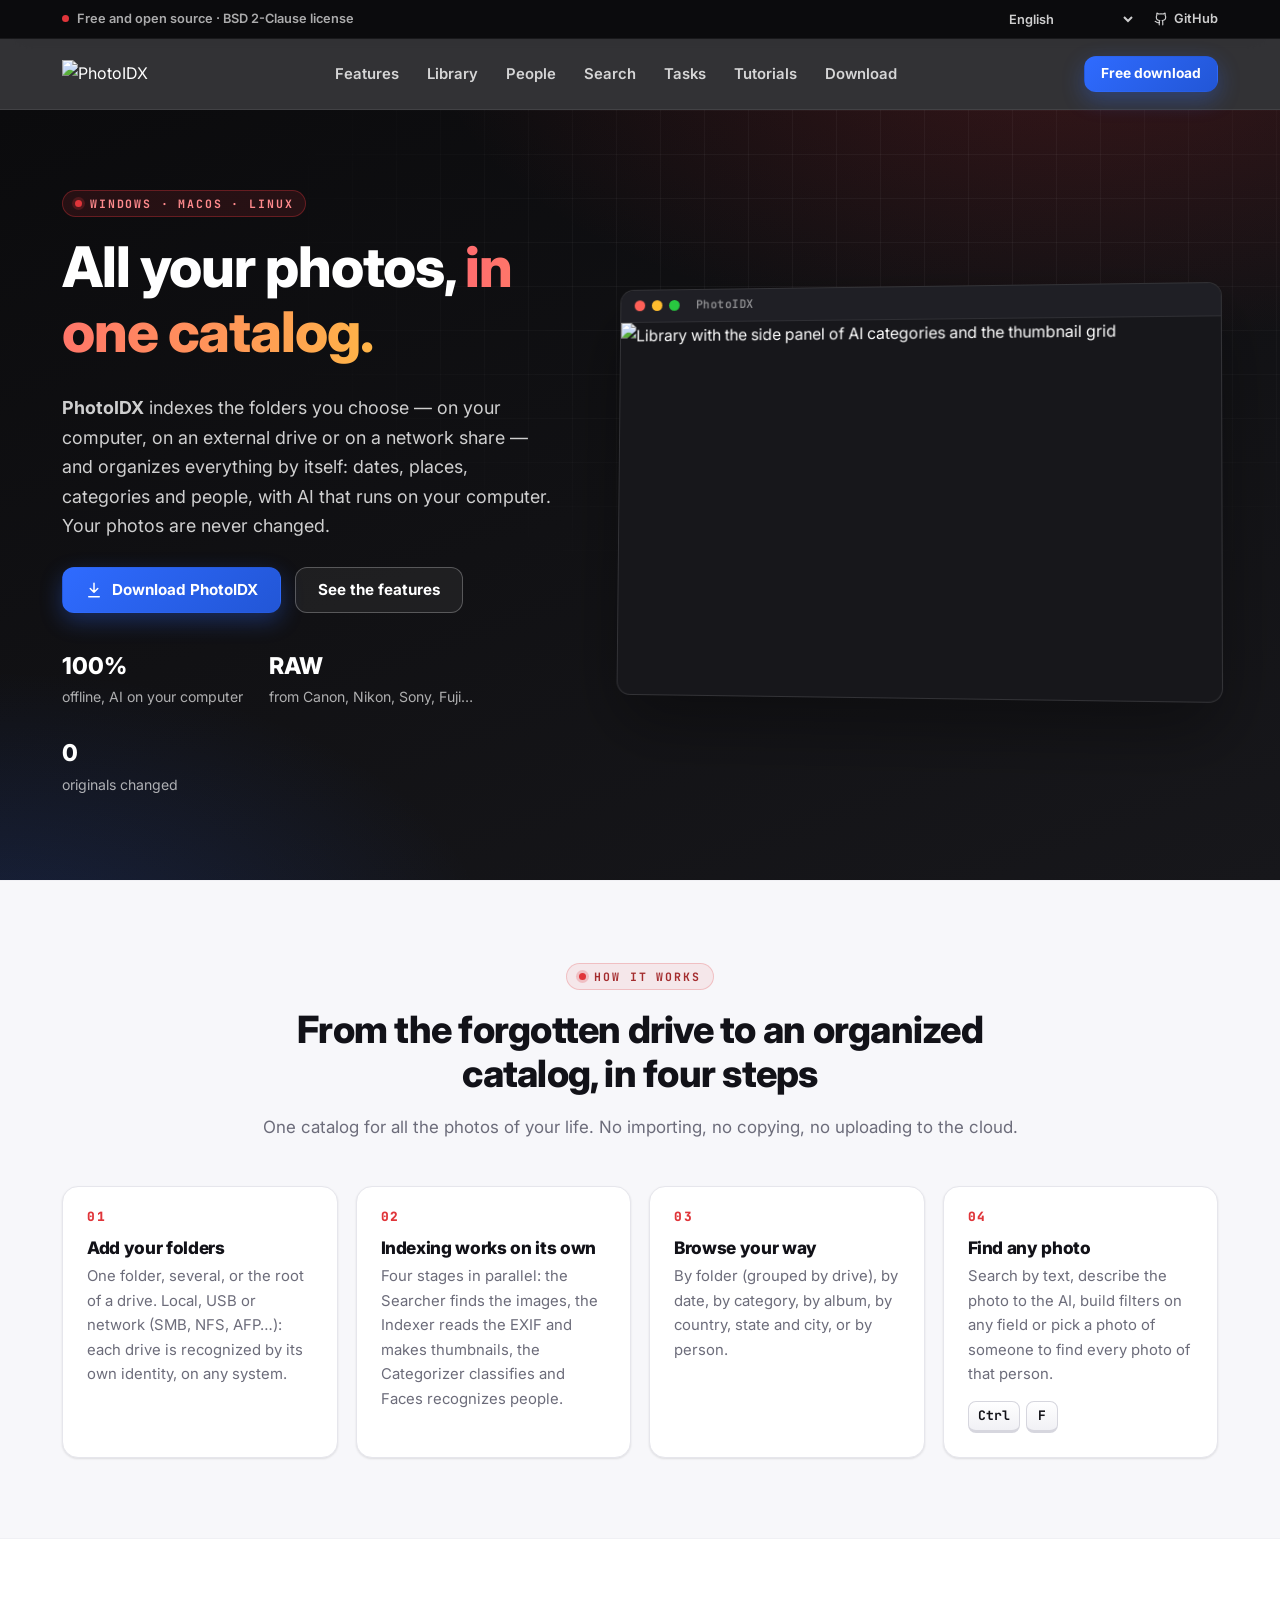
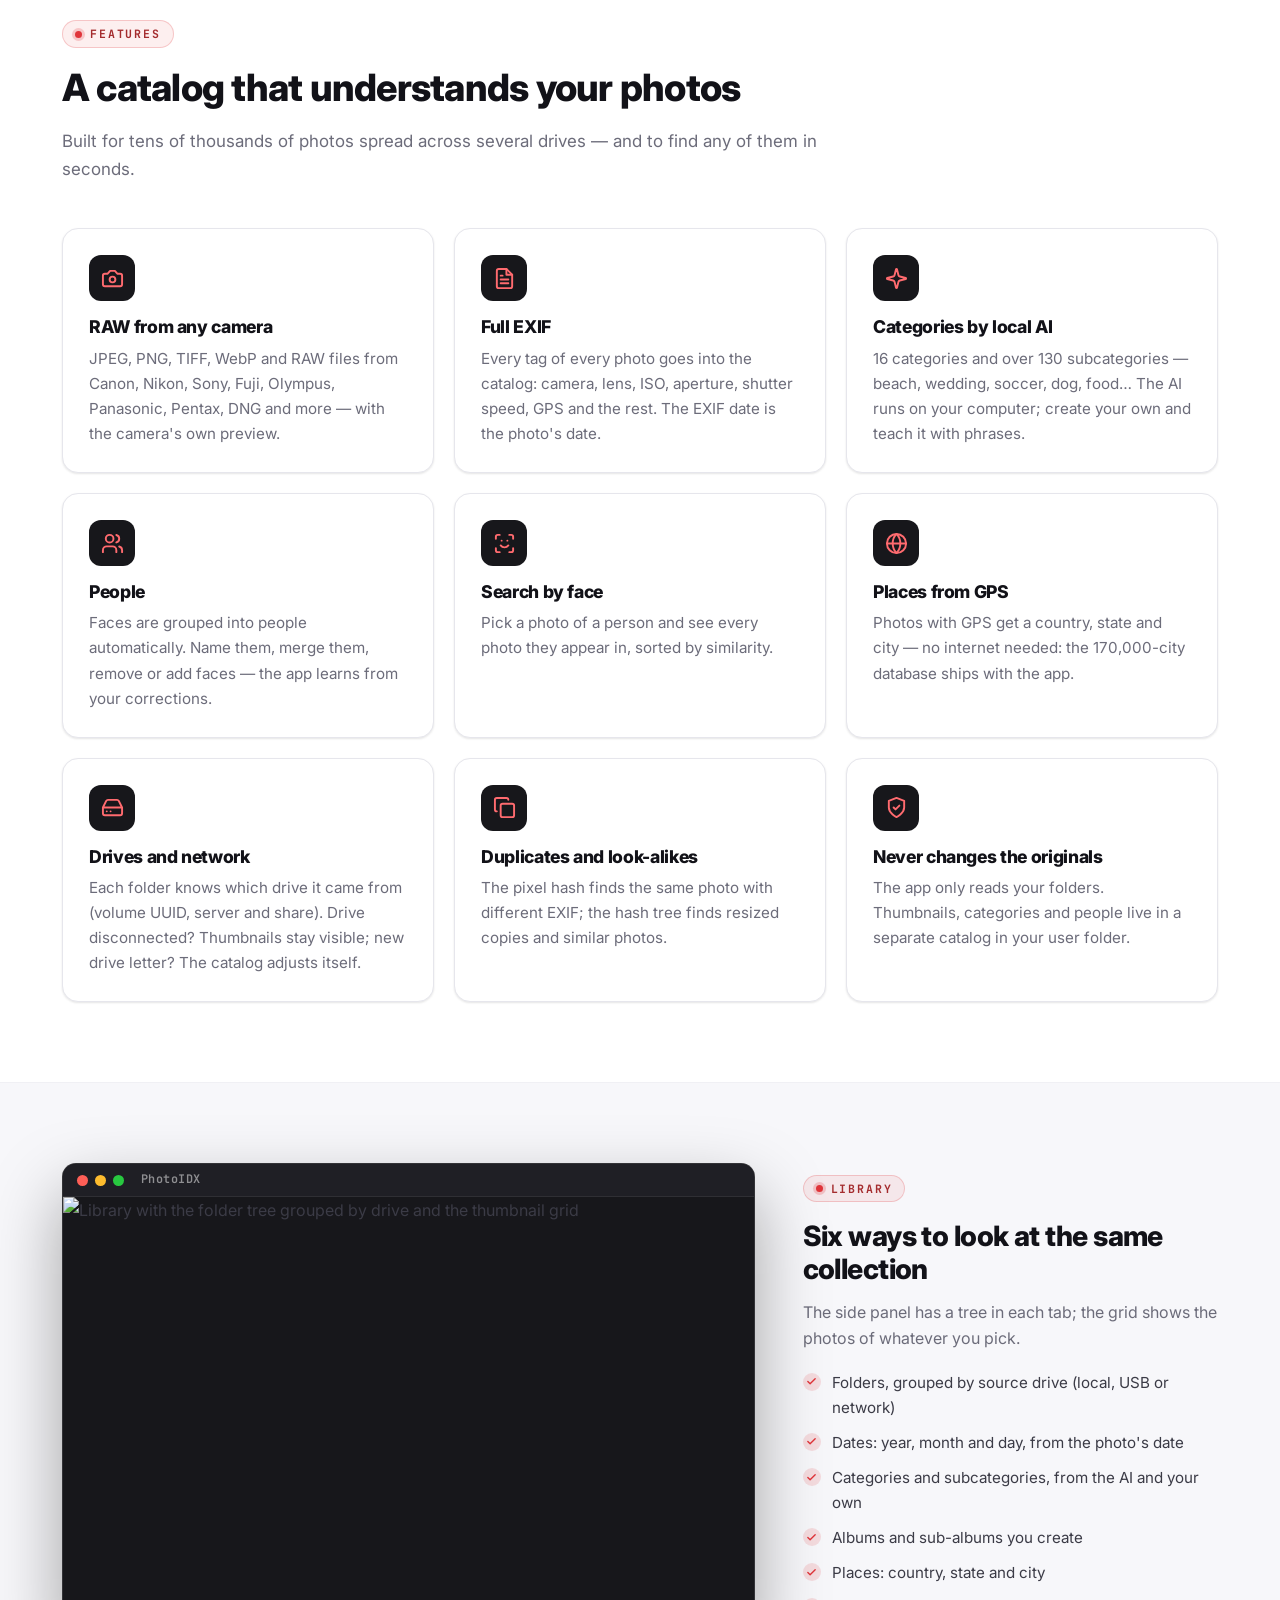
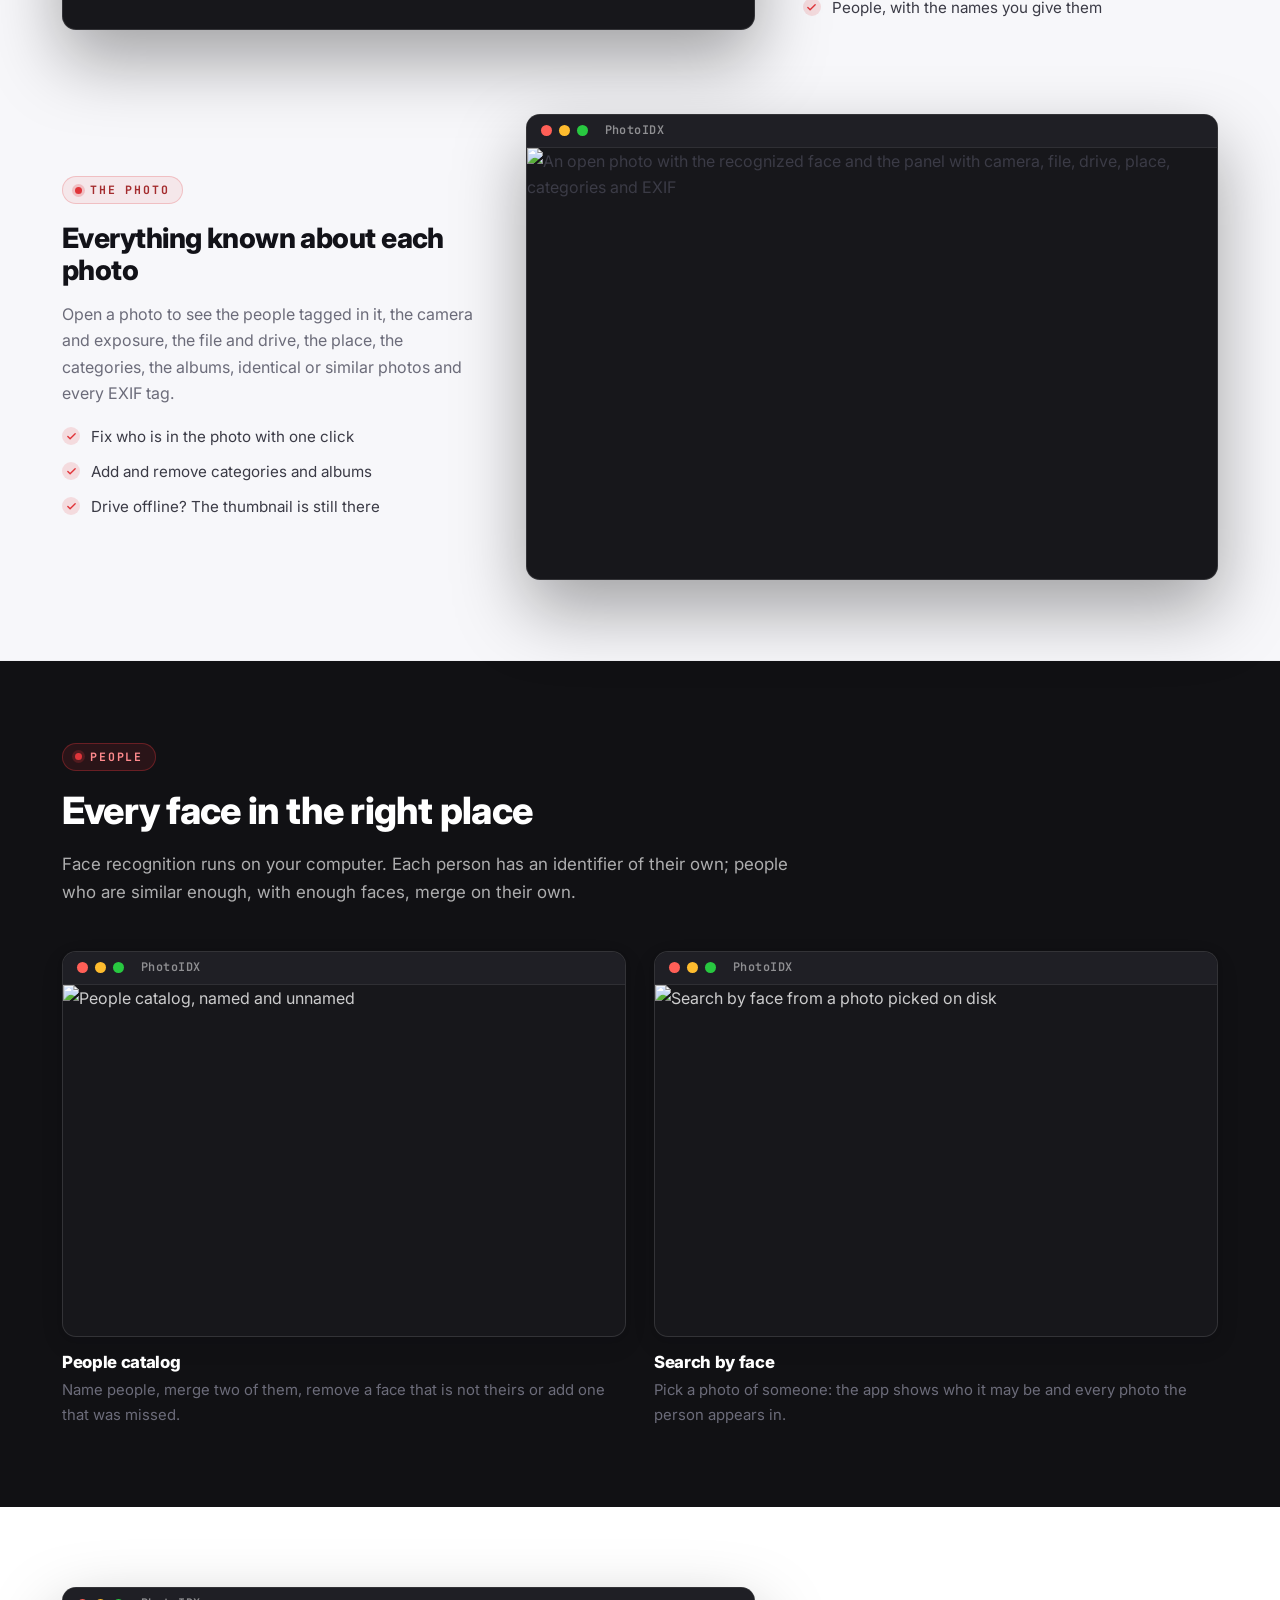
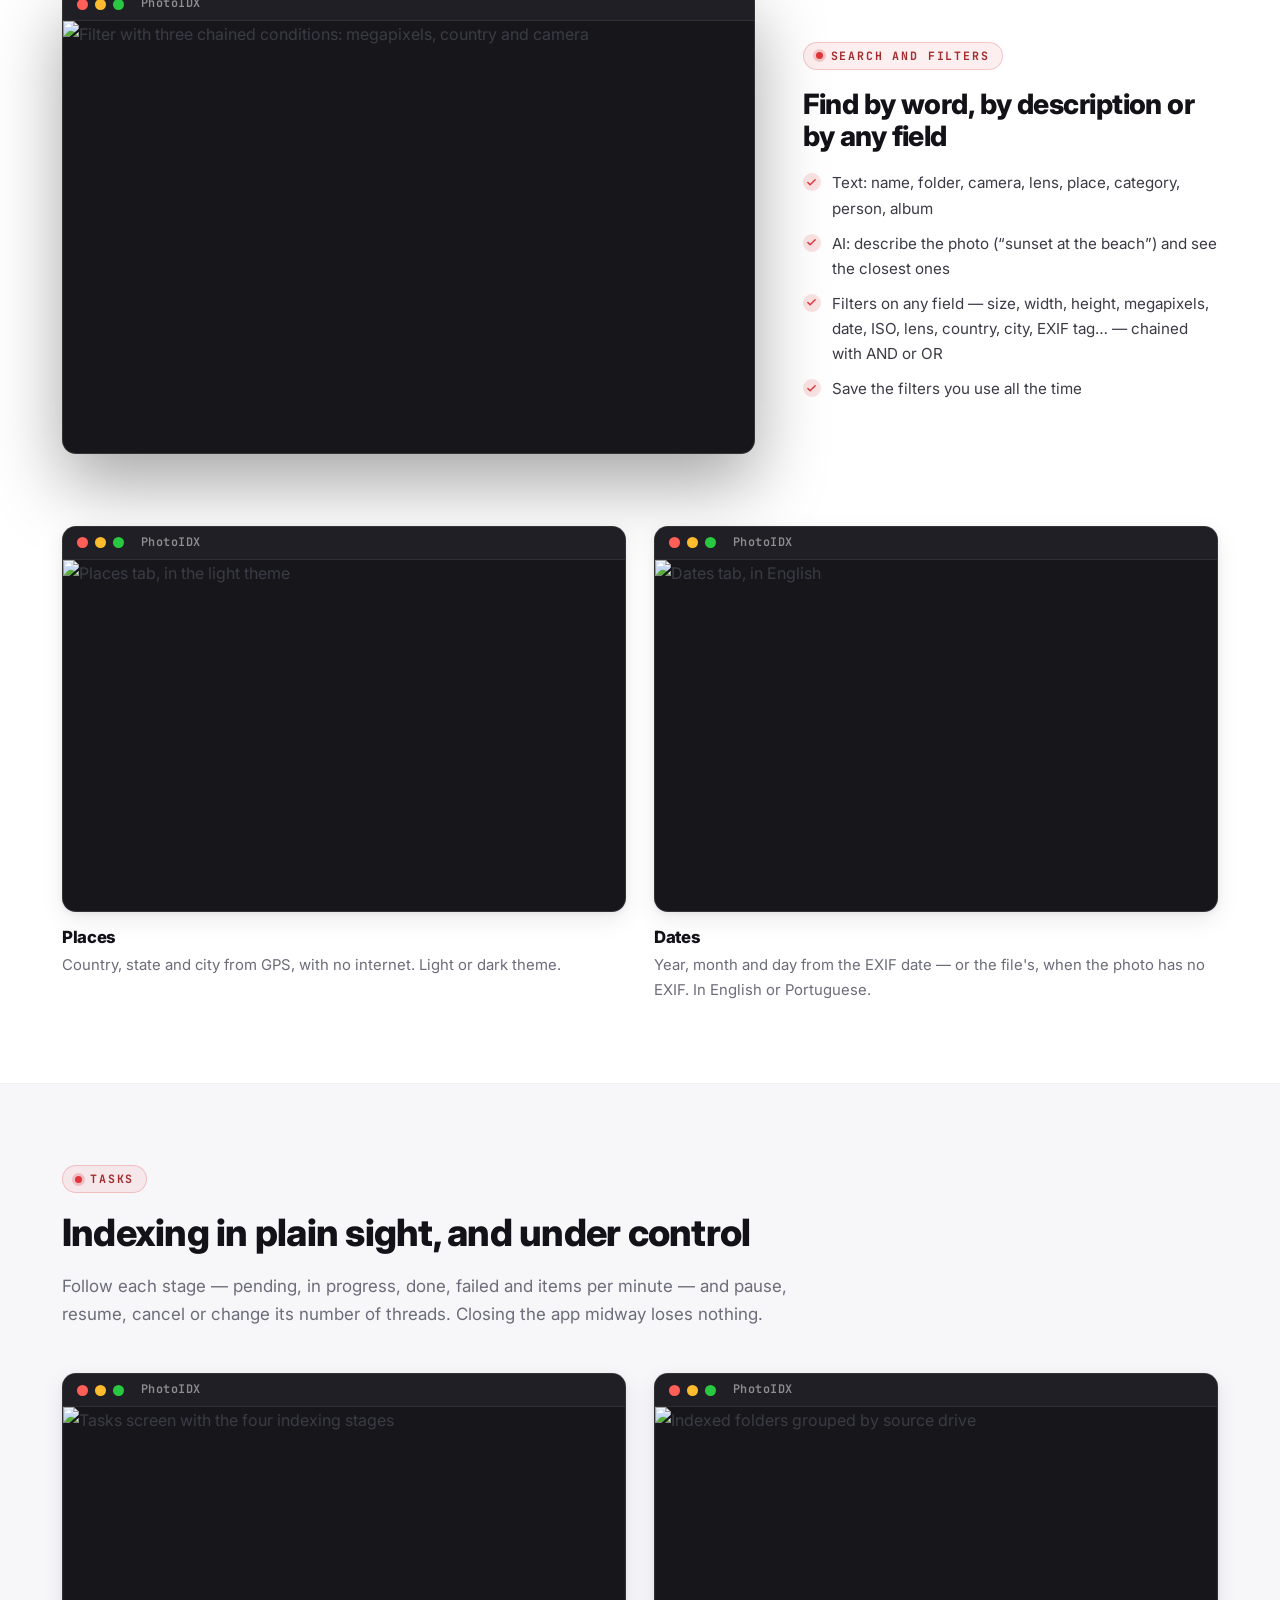
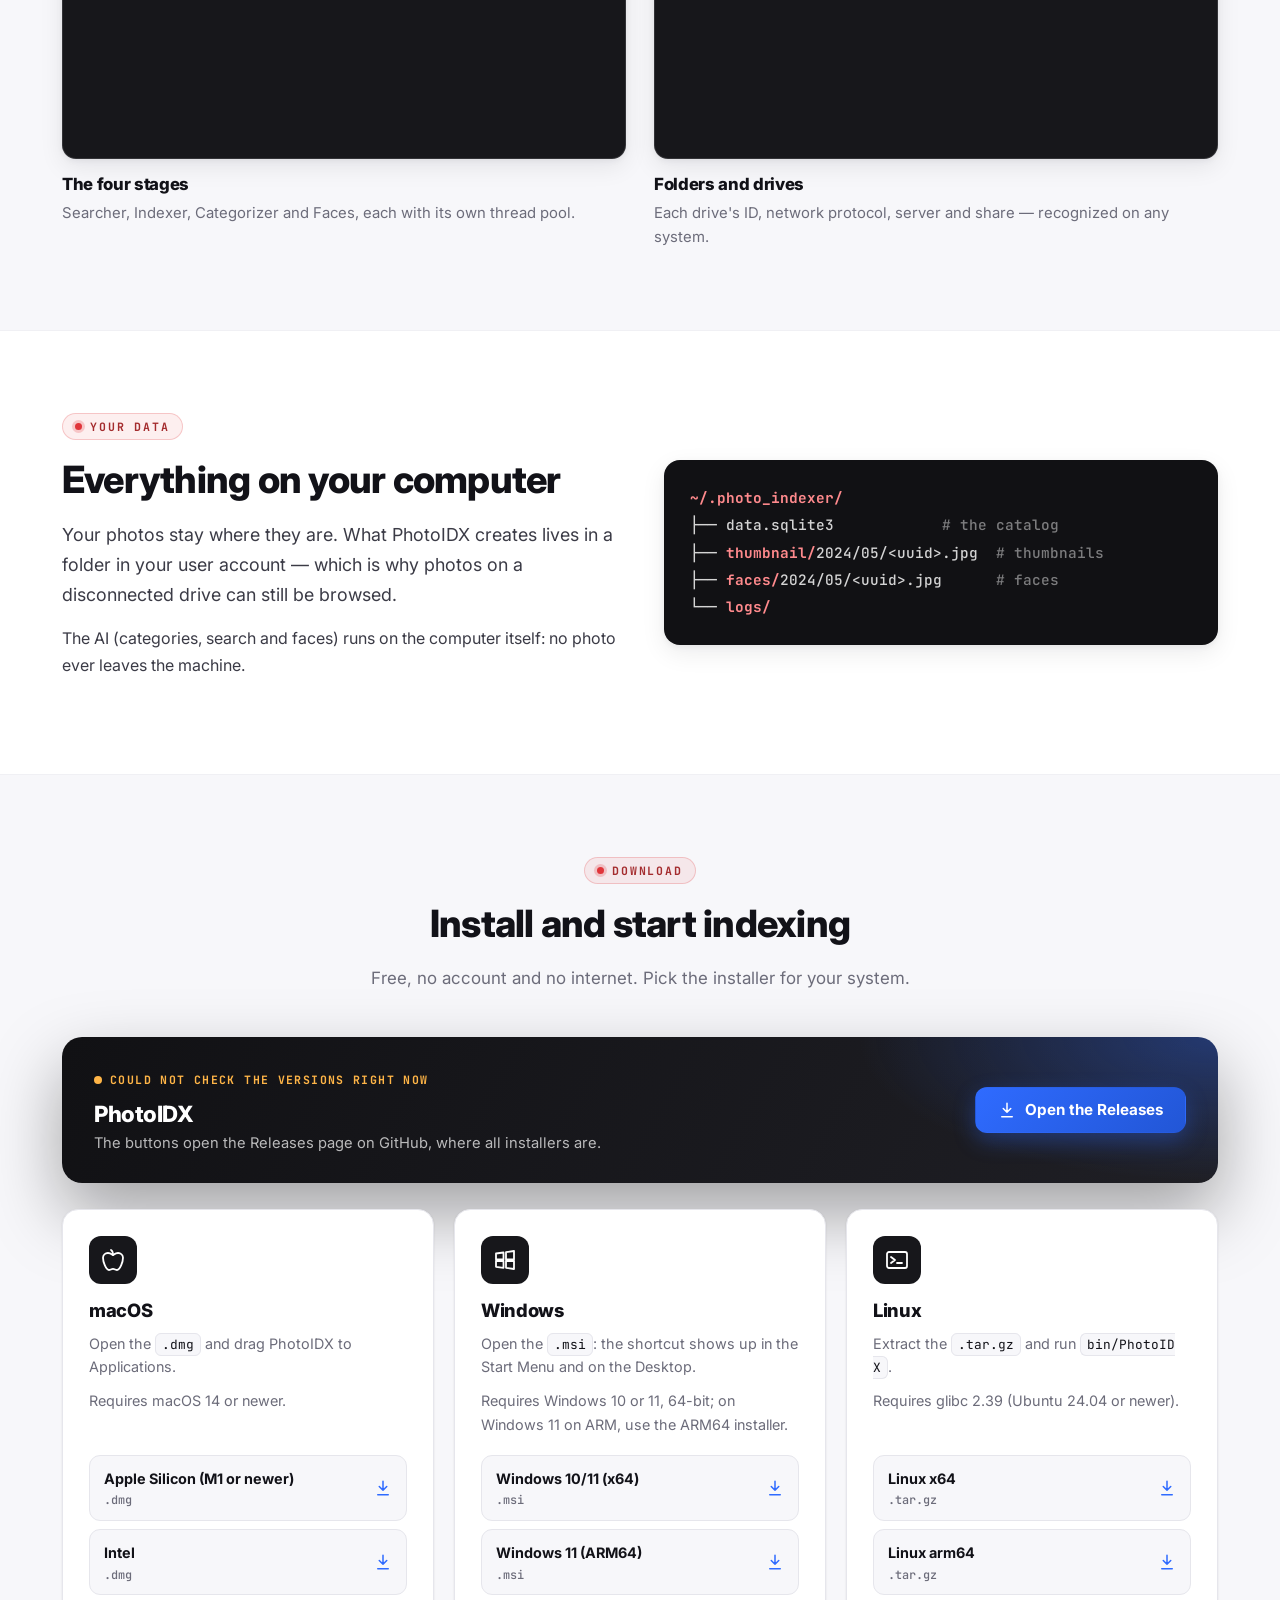
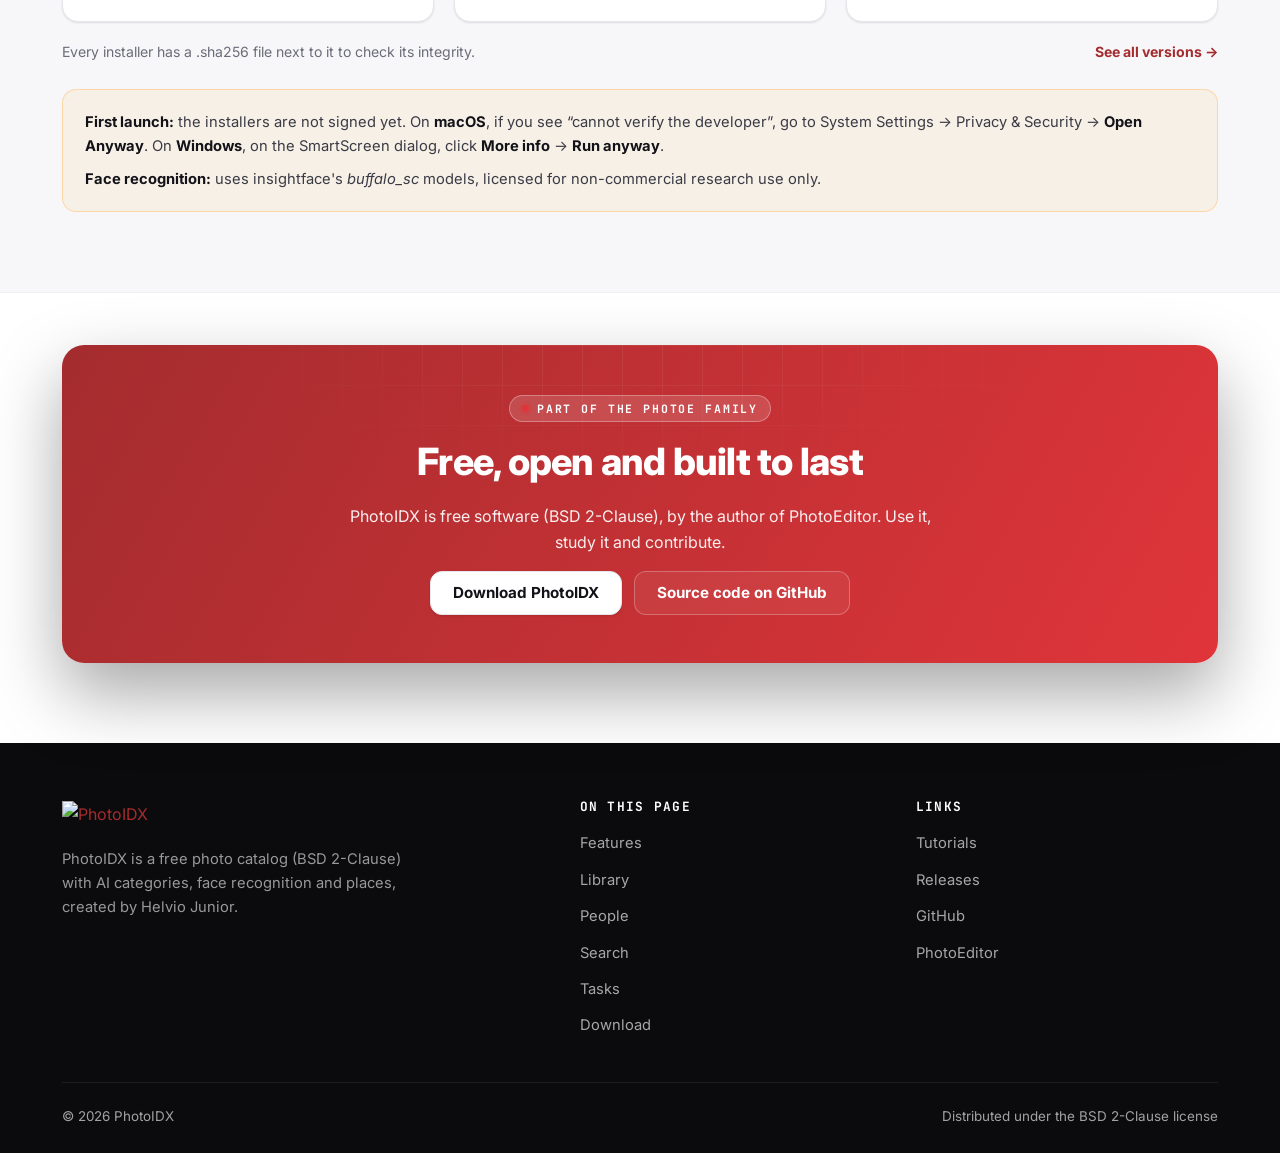
==== commit f96dcd02: "Tutoriais no site; crash ao fechar; busca por rosto mais controlável - Site: seção Tutoriais (docs/s" ====
--- a/docs/site/index.html
+++ b/docs/site/index.html
@@ -30,7 +30,7 @@
           <option value="pt-br">Português (Brasil)</option>
           <option value="en">English</option>
         </select>
-        <a href="https://github.com/helviojunior/photo-indexer" target="_blank" rel="noopener">
+        <a href="https://github.com/PhotoIndexer/photo-indexer" target="_blank" rel="noopener">
           <svg viewBox="0 0 24 24" stroke-linecap="round" stroke-linejoin="round"><path d="M15 22v-4a4.8 4.8 0 0 0-1-3.5c3 0 6-2 6-5.5.08-1.25-.27-2.48-1-3.5.28-1.15.28-2.35 0-3.5 0 0-1 0-3 1.5-2.64-.5-5.36-.5-8 0C6 2 5 2 5 2c-.3 1.15-.3 2.35 0 3.5A5.403 5.403 0 0 0 4 9c0 3.5 3 5.5 6 5.5-.39.49-.68 1.05-.85 1.65-.17.6-.22 1.23-.15 1.85v4"/><path d="M9 18c-4.51 2-5-2-7-2"/></svg>
           <span>GitHub</span>
         </a>
@@ -51,6 +51,7 @@
           <li><a href="#pessoas" data-i18n="nav.people">Pessoas</a></li>
           <li><a href="#busca" data-i18n="nav.search">Busca</a></li>
           <li><a href="#tarefas" data-i18n="nav.tasks">Tarefas</a></li>
+          <li><a href="tutorials/" data-i18n="nav.tutorials">Tutoriais</a></li>
           <li><a href="#download" data-i18n="nav.download">Download</a></li>
         </ul>
         <div class="nav__cta">
@@ -377,7 +378,7 @@
           <p data-dl-hero-meta></p>
         </div>
         <div class="dl-hero__actions">
-          <a class="btn btn--primary" href="https://github.com/helviojunior/photo-indexer/releases/latest" target="_blank" rel="noopener" data-dl-hero-btn>
+          <a class="btn btn--primary" href="https://github.com/PhotoIndexer/photo-indexer/releases/latest" target="_blank" rel="noopener" data-dl-hero-btn>
             <svg viewBox="0 0 24 24" stroke-linecap="round" stroke-linejoin="round"><path d="M12 3v12M7 10l5 5 5-5M5 21h14"/></svg>
             <span data-dl-hero-label data-i18n="dl.openReleases">Abrir as Releases</span>
           </a>
@@ -391,11 +392,11 @@
           <p data-i18n-html="dl.mac">Abra o <code>.dmg</code> e arraste o PhotoIDX para Aplicativos.</p>
           <p data-i18n="dl.macReq">Requer macOS 14 ou mais novo.</p>
           <div class="dl__assets">
-            <a class="dl__asset" data-asset="macos-arm64" href="https://github.com/helviojunior/photo-indexer/releases/latest" target="_blank" rel="noopener">
+            <a class="dl__asset" data-asset="macos-arm64" href="https://github.com/PhotoIndexer/photo-indexer/releases/latest" target="_blank" rel="noopener">
               <span><b data-i18n="dl.macArm">Apple Silicon (M1 ou mais novo)</b><small data-asset-meta>.dmg</small></span>
               <svg viewBox="0 0 24 24" stroke-linecap="round" stroke-linejoin="round"><path d="M12 3v12M7 10l5 5 5-5M5 21h14"/></svg>
             </a>
-            <a class="dl__asset" data-asset="macos-x64" href="https://github.com/helviojunior/photo-indexer/releases/latest" target="_blank" rel="noopener">
+            <a class="dl__asset" data-asset="macos-x64" href="https://github.com/PhotoIndexer/photo-indexer/releases/latest" target="_blank" rel="noopener">
               <span><b>Intel</b><small data-asset-meta>.dmg</small></span>
               <svg viewBox="0 0 24 24" stroke-linecap="round" stroke-linejoin="round"><path d="M12 3v12M7 10l5 5 5-5M5 21h14"/></svg>
             </a>
@@ -407,11 +408,11 @@
           <p data-i18n-html="dl.win">Abra o <code>.msi</code>: o atalho aparece no Menu Iniciar e na Área de Trabalho.</p>
           <p data-i18n="dl.winReq">Requer Windows 10 ou 11, 64 bits; no Windows 11 em ARM, use o instalador ARM64.</p>
           <div class="dl__assets">
-            <a class="dl__asset" data-asset="windows-x64" href="https://github.com/helviojunior/photo-indexer/releases/latest" target="_blank" rel="noopener">
+            <a class="dl__asset" data-asset="windows-x64" href="https://github.com/PhotoIndexer/photo-indexer/releases/latest" target="_blank" rel="noopener">
               <span><b>Windows 10/11 (x64)</b><small data-asset-meta>.msi</small></span>
               <svg viewBox="0 0 24 24" stroke-linecap="round" stroke-linejoin="round"><path d="M12 3v12M7 10l5 5 5-5M5 21h14"/></svg>
             </a>
-            <a class="dl__asset" data-asset="windows-arm64" href="https://github.com/helviojunior/photo-indexer/releases/latest" target="_blank" rel="noopener">
+            <a class="dl__asset" data-asset="windows-arm64" href="https://github.com/PhotoIndexer/photo-indexer/releases/latest" target="_blank" rel="noopener">
               <span><b>Windows 11 (ARM64)</b><small data-asset-meta>.msi</small></span>
               <svg viewBox="0 0 24 24" stroke-linecap="round" stroke-linejoin="round"><path d="M12 3v12M7 10l5 5 5-5M5 21h14"/></svg>
             </a>
@@ -423,11 +424,11 @@
           <p data-i18n-html="dl.linux">Descompacte o <code>.tar.gz</code> e rode <code>bin/PhotoIDX</code>.</p>
           <p data-i18n="dl.linuxReq">Requer glibc 2.39 (Ubuntu 24.04 ou mais novo).</p>
           <div class="dl__assets">
-            <a class="dl__asset" data-asset="linux-x64" href="https://github.com/helviojunior/photo-indexer/releases/latest" target="_blank" rel="noopener">
+            <a class="dl__asset" data-asset="linux-x64" href="https://github.com/PhotoIndexer/photo-indexer/releases/latest" target="_blank" rel="noopener">
               <span><b>Linux x64</b><small data-asset-meta>.tar.gz</small></span>
               <svg viewBox="0 0 24 24" stroke-linecap="round" stroke-linejoin="round"><path d="M12 3v12M7 10l5 5 5-5M5 21h14"/></svg>
             </a>
-            <a class="dl__asset" data-asset="linux-arm64" href="https://github.com/helviojunior/photo-indexer/releases/latest" target="_blank" rel="noopener">
+            <a class="dl__asset" data-asset="linux-arm64" href="https://github.com/PhotoIndexer/photo-indexer/releases/latest" target="_blank" rel="noopener">
               <span><b>Linux arm64</b><small data-asset-meta>.tar.gz</small></span>
               <svg viewBox="0 0 24 24" stroke-linecap="round" stroke-linejoin="round"><path d="M12 3v12M7 10l5 5 5-5M5 21h14"/></svg>
             </a>
@@ -436,7 +437,7 @@
       </div>
       <p class="dl-foot reveal">
         <span data-i18n="dl.checksum">Cada instalador tem um arquivo .sha256 ao lado para conferir a integridade.</span>
-        <a href="https://github.com/helviojunior/photo-indexer/releases" target="_blank" rel="noopener" data-i18n="dl.allReleases">Ver todas as versões →</a>
+        <a href="https://github.com/PhotoIndexer/photo-indexer/releases" target="_blank" rel="noopener" data-i18n="dl.allReleases">Ver todas as versões →</a>
       </p>
       <div class="note reveal">
         <p data-i18n-html="dl.note1"><b>Primeira abertura:</b> os instaladores ainda não são assinados. No <b>macOS</b>, se aparecer “não foi possível verificar o desenvolvedor”, vá em Ajustes do Sistema → Privacidade e Segurança → <b>Abrir Mesmo Assim</b>. No <b>Windows</b>, na tela do SmartScreen, clique em <b>Mais informações</b> → <b>Executar assim mesmo</b>.</p>
@@ -454,7 +455,7 @@
         <p data-i18n="cta.body">O PhotoIDX é software livre (BSD 2-Clause), do mesmo autor do PhotoEditor. Use, estude e contribua.</p>
         <div class="actions">
           <a href="#download" class="btn btn--light" data-i18n="cta.download">Baixar o PhotoIDX</a>
-          <a href="https://github.com/helviojunior/photo-indexer" target="_blank" rel="noopener" class="btn btn--ghost" data-i18n="cta.source">Código-fonte no GitHub</a>
+          <a href="https://github.com/PhotoIndexer/photo-indexer" target="_blank" rel="noopener" class="btn btn--ghost" data-i18n="cta.source">Código-fonte no GitHub</a>
         </div>
       </div>
     </div>
@@ -483,8 +484,9 @@
         <div class="footer-col">
           <h5 data-i18n="footer.links">Links</h5>
           <ul>
-            <li><a href="https://github.com/helviojunior/photo-indexer/releases" target="_blank" rel="noopener">Releases</a></li>
-            <li><a href="https://github.com/helviojunior/photo-indexer" target="_blank" rel="noopener">GitHub</a></li>
+            <li><a href="tutorials/" data-i18n="nav.tutorials">Tutoriais</a></li>
+            <li><a href="https://github.com/PhotoIndexer/photo-indexer/releases" target="_blank" rel="noopener">Releases</a></li>
+            <li><a href="https://github.com/PhotoIndexer/photo-indexer" target="_blank" rel="noopener">GitHub</a></li>
             <li><a href="https://github.com/helviojunior/photo-editor" target="_blank" rel="noopener">PhotoEditor</a></li>
           </ul>
         </div>
@@ -507,6 +509,7 @@
     </figure>
   </div>
 
+  <script>window.PIX_BUILD = "%BUILD_TS%";</script>
   <script src="js/i18n.js?ts=%BUILD_TS%"></script>
   <script src="js/main.js?ts=%BUILD_TS%"></script>
 </body>
--- a/docs/site/css/styles.css
+++ b/docs/site/css/styles.css
@@ -412,3 +412,60 @@
   .reveal { opacity: 1; transform: none; }
   .hero .window { transform: none; }
 }
+
+/* ------------------------------ Tutoriais -------------------------------- */
+/* Página tutorials/: escura como o app, lista de capítulos à esquerda e o
+   capítulo aberto à direita (no celular, a lista vai para cima). */
+.tut-body { background: var(--studio-950); color: rgba(255,255,255,.74); }
+.tut-body .site-footer { background: var(--studio-950); border-top: 1px solid rgba(255,255,255,.07); }
+.nav__menu a.is-active { color: #fff; }
+.tut { padding: 40px 0 80px; }
+.tut__layout { display: grid; grid-template-columns: 280px minmax(0, 1fr); gap: 48px; align-items: start; }
+.tut__side { position: sticky; top: calc(var(--header-h) + 24px); padding-right: 24px; border-right: 1px solid rgba(255,255,255,.08); }
+.tut__head { display: flex; align-items: center; gap: 12px; margin-bottom: 18px; }
+.tut__head b { display: block; color: #fff; font-size: .98rem; }
+.tut__head small { color: rgba(255,255,255,.5); font-size: .8rem; }
+.tut__badge { width: 38px; height: 38px; border-radius: 50%; display: grid; place-items: center; background: var(--studio-700); }
+.tut__badge svg { width: 19px; height: 19px; stroke: var(--red); fill: none; stroke-width: 2; }
+.tut__filter { display: flex; align-items: center; gap: 8px; background: var(--studio-700); border: 1px solid rgba(255,255,255,.08); border-radius: 10px; padding: 0 12px; margin-bottom: 16px; }
+.tut__filter svg { width: 16px; height: 16px; stroke: rgba(255,255,255,.5); fill: none; stroke-width: 2; flex: none; }
+.tut__filter input { width: 100%; background: transparent; border: 0; color: #fff; font: 500 .9rem var(--sans); padding: 10px 0; outline: none; }
+.tut__filter input::placeholder { color: rgba(255,255,255,.4); }
+.tut__list { list-style: none; padding: 0; margin: 0; display: grid; gap: 2px; }
+.tut__list a { display: flex; gap: 10px; align-items: baseline; padding: 9px 12px; border-radius: 10px; color: rgba(255,255,255,.62); font-size: .92rem; line-height: 1.35; }
+.tut__list a:hover { color: #fff; background: rgba(255,255,255,.04); }
+.tut__list a.is-active { color: #fff; background: var(--studio-700); }
+.tut__num { font: 700 .74rem/1 var(--mono); color: rgba(255,255,255,.4); min-width: 1.4em; }
+.tut__list a.is-active .tut__num { color: var(--red); }
+.tut__content { max-width: 880px; }
+.tut__eyebrow { display: inline-block; font: 700 .78rem/1 var(--mono); letter-spacing: .12em; text-transform: uppercase; color: #ff8a8d; margin-bottom: 14px; }
+.tut__content h1 { color: #fff; font-size: clamp(1.9rem, 4vw, 2.8rem); margin-bottom: .35em; }
+.tut__content h2 { color: #fff; font-size: 1.35rem; margin: 2.2em 0 .7em; }
+.tut__lead { font-size: 1.12rem; color: rgba(255,255,255,.7); }
+.tut__rule { border: 0; border-top: 1px solid rgba(255,255,255,.08); margin: 28px 0 32px; }
+.tut__content p { color: rgba(255,255,255,.74); }
+.tut__content b { color: #fff; }
+.tut__content code { background: var(--studio-700); color: #fff; padding: 2px 6px; border-radius: 6px; font-size: .86em; }
+.tut__steps { counter-reset: step; list-style: none; padding: 0; margin: 0 0 1.6rem; display: grid; gap: 12px; }
+.tut__steps li { counter-increment: step; position: relative; padding: 2px 0 0 44px; color: rgba(255,255,255,.76); }
+.tut__steps li::before { content: counter(step); position: absolute; left: 0; top: 0; width: 28px; height: 28px; border-radius: 50%; display: grid; place-items: center; background: rgba(224,53,58,.14); border: 1px solid rgba(224,53,58,.4); color: #ff8a8d; font: 700 .8rem/1 var(--mono); }
+.tut__shot { margin: 28px 0 32px; }
+.tut__shot .window { box-shadow: var(--shadow-lg); }
+.tut__shot figcaption { margin-top: 12px; font-size: .88rem; color: rgba(255,255,255,.5); text-align: center; }
+.tut__tip { margin: 26px 0; padding: 16px 18px; border-radius: 12px; background: rgba(47,107,255,.09); border: 1px solid rgba(47,107,255,.28); color: rgba(255,255,255,.8); }
+.tut__tip b:first-child { color: #8fb0ff; margin-right: 6px; }
+.tut__pager { display: grid; grid-template-columns: 1fr 1fr; gap: 16px; margin-top: 56px; padding-top: 28px; border-top: 1px solid rgba(255,255,255,.08); }
+.tut__pagerlink { display: block; padding: 16px 18px; border-radius: 12px; border: 1px solid rgba(255,255,255,.1); color: #fff; }
+.tut__pagerlink:hover { color: #fff; border-color: var(--red); background: rgba(255,255,255,.03); }
+.tut__pagerlink small { display: block; color: rgba(255,255,255,.5); font-size: .8rem; margin-bottom: 4px; }
+.tut__pagerlink--next { text-align: right; grid-column: 2; }
+@media (max-width: 900px) {
+  .tut__layout { grid-template-columns: 1fr; gap: 28px; }
+  .tut__side { position: static; padding-right: 0; border-right: 0; border-bottom: 1px solid rgba(255,255,255,.08); padding-bottom: 16px; }
+  .tut__list { grid-template-columns: repeat(auto-fill, minmax(220px, 1fr)); }
+}
+@media (max-width: 560px) {
+  .tut { padding-top: 24px; }
+  .tut__pager { grid-template-columns: 1fr; }
+  .tut__pagerlink--next { grid-column: 1; }
+}
